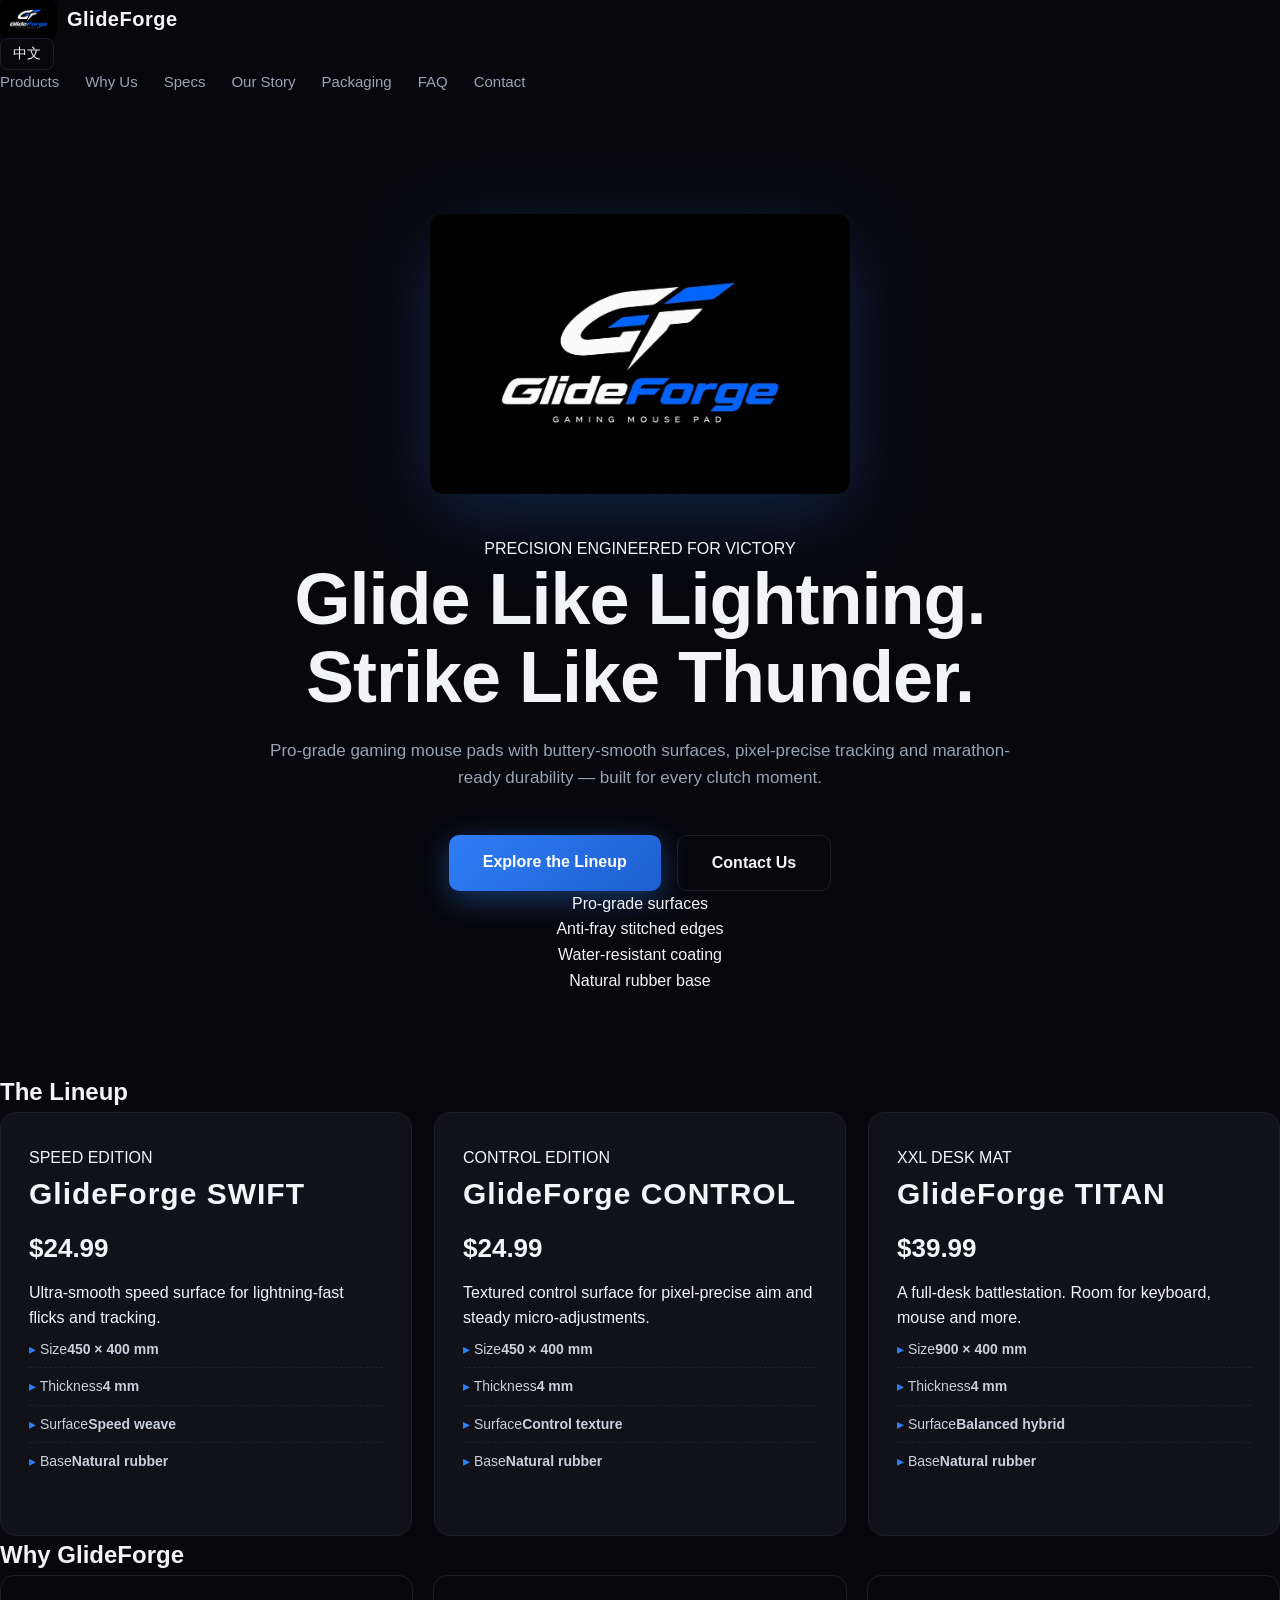
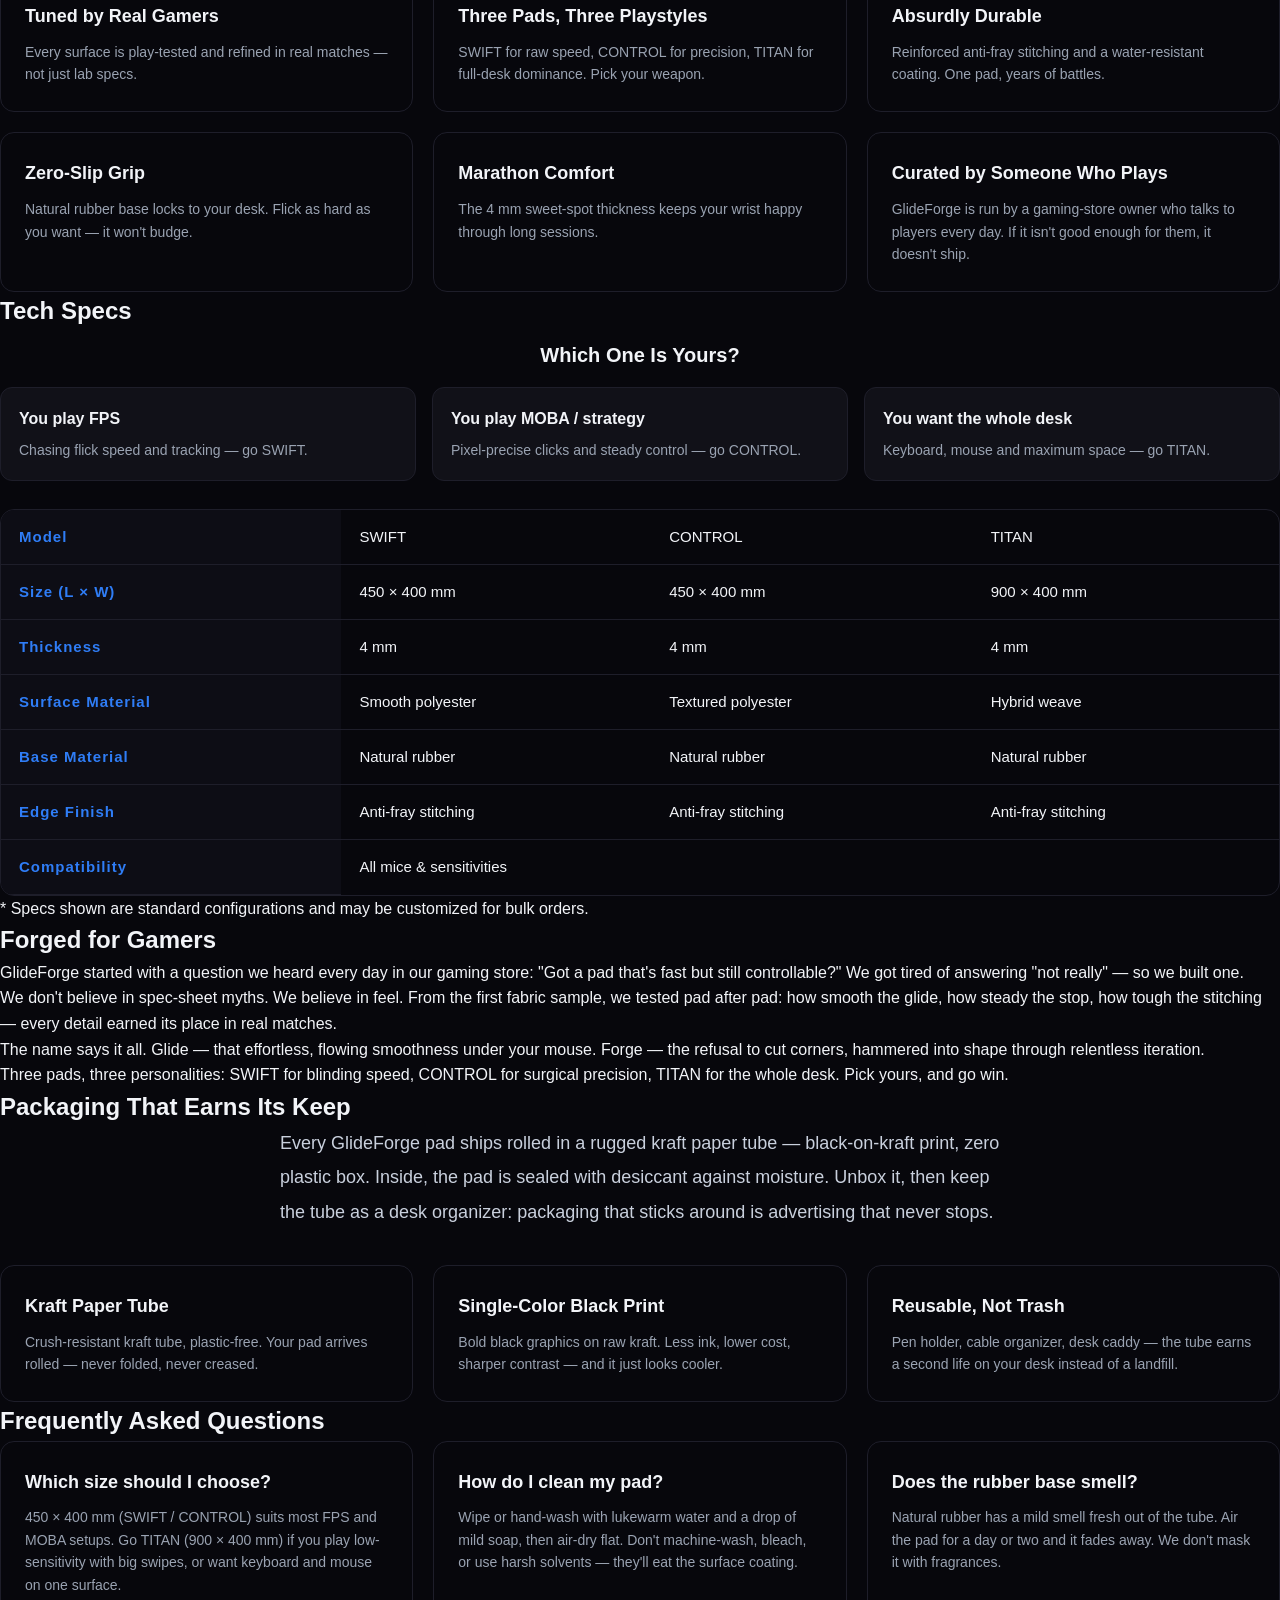
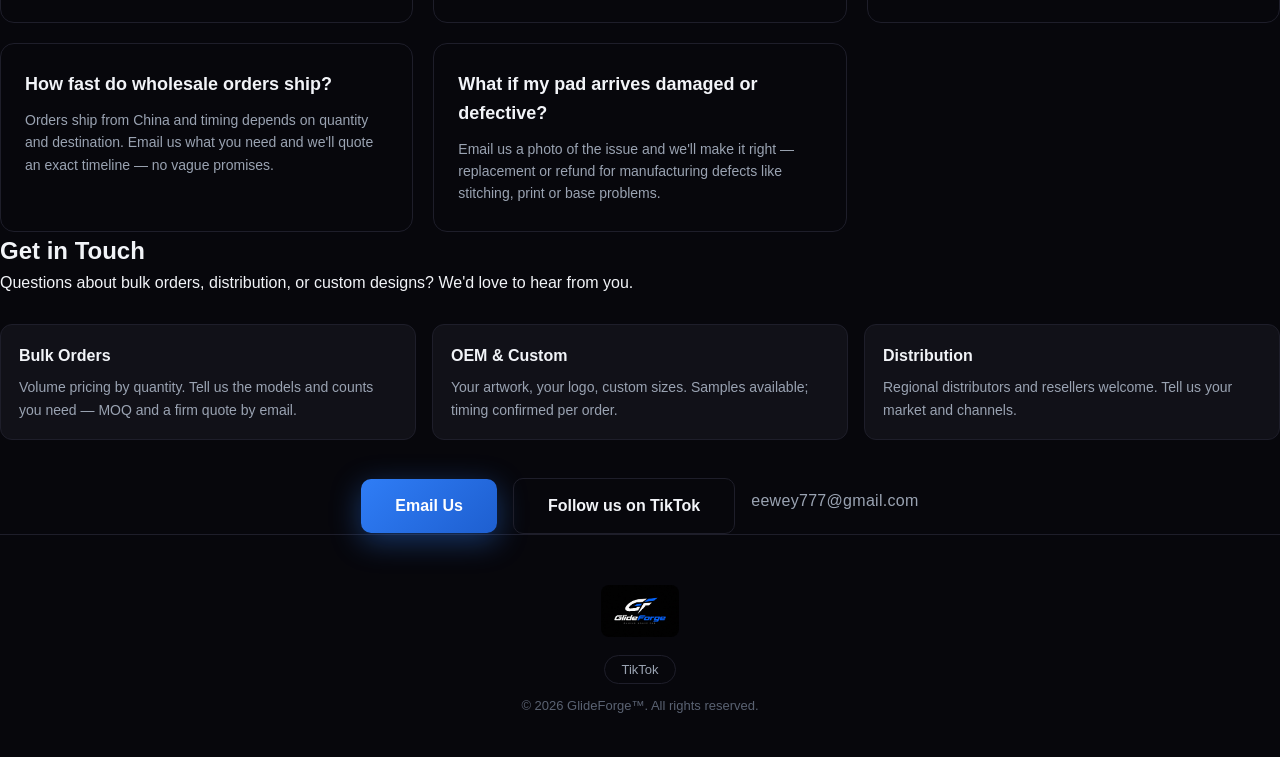
==== index.html @ 53244e7d "Add FAQ section, wholesale/OEM contact cards, TikTok links, footer TM; ship OG cards + packaging sec" ====
<!DOCTYPE html>
<html lang="en">
<head>
<meta charset="UTF-8">
<meta name="viewport" content="width=device-width, initial-scale=1.0">
<title>GlideForge — Pro Gaming Mouse Pads</title>
<meta name="description" content="GlideForge pro-grade gaming mouse pads. Speed, control and XXL desk mats engineered for victory.">
<!-- Open Graph / 分享预览卡 -->
<meta property="og:type" content="website">
<meta property="og:site_name" content="GlideForge">
<meta property="og:title" content="GlideForge — Pro Gaming Mouse Pads">
<meta property="og:description" content="GlideForge pro-grade gaming mouse pads. Speed, control and XXL desk mats engineered for victory. 疾锻电竞鼠标垫，为胜利而生。">
<meta property="og:url" content="https://gfpad.com/">
<meta property="og:locale" content="en_US">
<meta property="og:locale:alternate" content="zh_CN">
<meta name="twitter:card" content="summary">
<meta name="twitter:title" content="GlideForge — Pro Gaming Mouse Pads">
<meta name="twitter:description" content="Pro-grade gaming mouse pads: SWIFT / CONTROL / TITAN. 疾锻，为胜利而生。">
<link rel="icon" href="data:image/svg+xml,<svg xmlns='http://www.w3.org/2000/svg' viewBox='0 0 100 100'><text y='.9em' font-size='90'>⚡</text></svg>">
<link rel="stylesheet" href="style.css">
</head>
<body>

<nav>
  <a class="brand" href="#top"><img data-logo alt="GlideForge logo"><span>GlideForge</span></a>
  <button class="lang-btn" id="langBtn">中文</button>
  <button class="menu-btn" aria-label="Menu">☰</button>
  <div class="links">
    <a href="#products" data-i18n="nav.products">Products</a>
    <a href="#features" data-i18n="nav.why">Why Us</a>
    <a href="#specs" data-i18n="nav.specs">Specs</a>
    <a href="#story" data-i18n="nav.story">Our Story</a>
    <a href="#packaging" data-i18n="nav.packaging">Packaging</a>
    <a href="#faq" data-i18n="nav.faq">FAQ</a>
    <a href="#contact" data-i18n="nav.contact">Contact</a>
  </div>
</nav>

<header class="hero" id="top">
  <div class="hero-inner">
    <img class="hero-logo" data-logo alt="GlideForge — Gaming Mouse Pad">
    <p class="badge" data-i18n="hero.badge">PRECISION ENGINEERED FOR VICTORY</p>
    <h1><span data-i18n="hero.h1a">Glide Like Lightning.</span><br><span class="accent" data-i18n="hero.h1b">Strike Like Thunder.</span></h1>
    <p class="sub" data-i18n="hero.sub">Pro-grade gaming mouse pads with buttery-smooth surfaces, pixel-precise tracking and marathon-ready durability — built for every clutch moment.</p>
    <div class="cta-row">
      <a class="btn primary" href="#products" data-i18n="hero.cta1">Explore the Lineup</a>
      <a class="btn ghost" href="#contact" data-i18n="hero.cta2">Contact Us</a>
    </div>
    <div class="stats">
      <div data-i18n="hero.s1">Pro-grade surfaces</div>
      <div data-i18n="hero.s2">Anti-fray stitched edges</div>
      <div data-i18n="hero.s3">Water-resistant coating</div>
      <div data-i18n="hero.s4">Natural rubber base</div>
    </div>
  </div>
</header>

<section id="products">
  <h2 data-i18n="products.title">The Lineup</h2>
  <div class="cards">
    <article class="card">
      <div class="tag" data-i18n="products.swift.tag">SPEED EDITION</div>
      <h3>GlideForge SWIFT</h3>
      <div class="price">$24.99</div>
      <p data-i18n="products.swift.desc">Ultra-smooth speed surface for lightning-fast flicks and tracking.</p>
      <ul class="specs">
        <li><span data-i18n="spec.size">Size</span><b>450 × 400 mm</b></li>
        <li><span data-i18n="spec.thickness">Thickness</span><b>4 mm</b></li>
        <li><span data-i18n="spec.surface">Surface</span><b data-i18n="products.swift.surface">Speed weave</b></li>
        <li><span data-i18n="spec.base">Base</span><b data-i18n="spec.rubber">Natural rubber</b></li>
      </ul>
    </article>
    <article class="card">
      <div class="tag" data-i18n="products.control.tag">CONTROL EDITION</div>
      <h3>GlideForge CONTROL</h3>
      <div class="price">$24.99</div>
      <p data-i18n="products.control.desc">Textured control surface for pixel-precise aim and steady micro-adjustments.</p>
      <ul class="specs">
        <li><span data-i18n="spec.size2">Size</span><b>450 × 400 mm</b></li>
        <li><span data-i18n="spec.thickness2">Thickness</span><b>4 mm</b></li>
        <li><span data-i18n="spec.surface2">Surface</span><b data-i18n="products.control.surface">Control texture</b></li>
        <li><span data-i18n="spec.base2">Base</span><b data-i18n="spec.rubber2">Natural rubber</b></li>
      </ul>
    </article>
    <article class="card">
      <div class="tag" data-i18n="products.titan.tag">XXL DESK MAT</div>
      <h3>GlideForge TITAN</h3>
      <div class="price">$39.99</div>
      <p data-i18n="products.titan.desc">A full-desk battlestation. Room for keyboard, mouse and more.</p>
      <ul class="specs">
        <li><span data-i18n="spec.size3">Size</span><b>900 × 400 mm</b></li>
        <li><span data-i18n="spec.thickness3">Thickness</span><b>4 mm</b></li>
        <li><span data-i18n="spec.surface3">Surface</span><b data-i18n="products.titan.surface">Balanced hybrid</b></li>
        <li><span data-i18n="spec.base3">Base</span><b data-i18n="spec.rubber3">Natural rubber</b></li>
      </ul>
    </article>
  </div>
</section>

<section id="features">
  <h2 data-i18n="features.title">Why GlideForge</h2>
  <div class="grid">
    <div class="feat"><h3 data-i18n="features.f1t">Tuned by Real Gamers</h3><p data-i18n="features.f1d">Every surface is play-tested and refined in real matches — not just lab specs.</p></div>
    <div class="feat"><h3 data-i18n="features.f2t">Three Pads, Three Playstyles</h3><p data-i18n="features.f2d">SWIFT for raw speed, CONTROL for precision, TITAN for full-desk dominance. Pick your weapon.</p></div>
    <div class="feat"><h3 data-i18n="features.f3t">Absurdly Durable</h3><p data-i18n="features.f3d">Reinforced anti-fray stitching and a water-resistant coating. One pad, years of battles.</p></div>
    <div class="feat"><h3 data-i18n="features.f4t">Zero-Slip Grip</h3><p data-i18n="features.f4d">Natural rubber base locks to your desk. Flick as hard as you want — it won't budge.</p></div>
    <div class="feat"><h3 data-i18n="features.f5t">Marathon Comfort</h3><p data-i18n="features.f5d">The 4 mm sweet-spot thickness keeps your wrist happy through long sessions.</p></div>
    <div class="feat"><h3 data-i18n="features.f6t">Curated by Someone Who Plays</h3><p data-i18n="features.f6d">GlideForge is run by a gaming-store owner who talks to players every day. If it isn't good enough for them, it doesn't ship.</p></div>
  </div>
</section>

<section id="specs">
  <h2 data-i18n="specs.title">Tech Specs</h2>
  <h3 class="chooser-title" data-i18n="specs.chooser">Which One Is Yours?</h3>
  <div class="chooser">
    <div class="pick"><h4 data-i18n="specs.pick1t">You play FPS</h4><p data-i18n="specs.pick1d">Chasing flick speed and tracking — go SWIFT.</p></div>
    <div class="pick"><h4 data-i18n="specs.pick2t">You play MOBA / strategy</h4><p data-i18n="specs.pick2d">Pixel-precise clicks and steady control — go CONTROL.</p></div>
    <div class="pick"><h4 data-i18n="specs.pick3t">You want the whole desk</h4><p data-i18n="specs.pick3d">Keyboard, mouse and maximum space — go TITAN.</p></div>
  </div>
  <div class="table-wrap">
  <table>
    <tr><th data-i18n="specs.model">Model</th><td>SWIFT</td><td>CONTROL</td><td>TITAN</td></tr>
    <tr><th data-i18n="specs.size">Size (L × W)</th><td>450 × 400 mm</td><td>450 × 400 mm</td><td>900 × 400 mm</td></tr>
    <tr><th data-i18n="specs.thickness">Thickness</th><td>4 mm</td><td>4 mm</td><td>4 mm</td></tr>
    <tr><th data-i18n="specs.surface">Surface Material</th><td data-i18n="specs.smooth">Smooth polyester</td><td data-i18n="specs.textured">Textured polyester</td><td data-i18n="specs.hybrid">Hybrid weave</td></tr>
    <tr><th data-i18n="specs.base">Base Material</th><td data-i18n="specs.rubber4">Natural rubber</td><td data-i18n="specs.rubber5">Natural rubber</td><td data-i18n="specs.rubber6">Natural rubber</td></tr>
    <tr><th data-i18n="specs.edge">Edge Finish</th><td data-i18n="specs.stitch">Anti-fray stitching</td><td data-i18n="specs.stitch2">Anti-fray stitching</td><td data-i18n="specs.stitch3">Anti-fray stitching</td></tr>
    <tr><th data-i18n="specs.compat">Compatibility</th><td colspan="3" data-i18n="specs.compatv">All mice &amp; sensitivities</td></tr>
  </table>
  </div>
  <p class="note" data-i18n="specs.note">* Specs shown are standard configurations and may be customized for bulk orders.</p>
</section>

<section id="story">
  <h2 data-i18n="story.title">Forged for Gamers</h2>
  <p data-i18n="story.p1">GlideForge started with a question we heard every day in our gaming store: "Got a pad that's fast but still controllable?" We got tired of answering "not really" — so we built one.</p>
  <p data-i18n="story.p2">We don't believe in spec-sheet myths. We believe in feel. From the first fabric sample, we tested pad after pad: how smooth the glide, how steady the stop, how tough the stitching — every detail earned its place in real matches.</p>
  <p data-i18n="story.p3">The name says it all. Glide — that effortless, flowing smoothness under your mouse. Forge — the refusal to cut corners, hammered into shape through relentless iteration.</p>
  <p data-i18n="story.p4">Three pads, three personalities: SWIFT for blinding speed, CONTROL for surgical precision, TITAN for the whole desk. Pick yours, and go win.</p>
</section>

<section id="packaging">
  <h2 data-i18n="packaging.title">Packaging That Earns Its Keep</h2>
  <p class="story" style="margin-bottom:36px" data-i18n="packaging.intro">Every GlideForge pad ships rolled in a rugged kraft paper tube — black-on-kraft print, zero plastic box. Inside, the pad is sealed with desiccant against moisture. Unbox it, then keep the tube as a desk organizer: packaging that sticks around is advertising that never stops.</p>
  <div class="grid">
    <div class="feat"><h3 data-i18n="packaging.f1t">Kraft Paper Tube</h3><p data-i18n="packaging.f1d">Crush-resistant kraft tube, plastic-free. Your pad arrives rolled — never folded, never creased.</p></div>
    <div class="feat"><h3 data-i18n="packaging.f2t">Single-Color Black Print</h3><p data-i18n="packaging.f2d">Bold black graphics on raw kraft. Less ink, lower cost, sharper contrast — and it just looks cooler.</p></div>
    <div class="feat"><h3 data-i18n="packaging.f3t">Reusable, Not Trash</h3><p data-i18n="packaging.f3d">Pen holder, cable organizer, desk caddy — the tube earns a second life on your desk instead of a landfill.</p></div>
  </div>
</section>

<section id="faq">
  <h2 data-i18n="faq.title">Frequently Asked Questions</h2>
  <div class="grid">
    <div class="feat"><h3 data-i18n="faq.q1">Which size should I choose?</h3><p data-i18n="faq.a1">450 × 400 mm (SWIFT / CONTROL) suits most FPS and MOBA setups. Go TITAN (900 × 400 mm) if you play low-sensitivity with big swipes, or want keyboard and mouse on one surface.</p></div>
    <div class="feat"><h3 data-i18n="faq.q2">How do I clean my pad?</h3><p data-i18n="faq.a2">Wipe or hand-wash with lukewarm water and a drop of mild soap, then air-dry flat. Don't machine-wash, bleach, or use harsh solvents — they'll eat the surface coating.</p></div>
    <div class="feat"><h3 data-i18n="faq.q3">Does the rubber base smell?</h3><p data-i18n="faq.a3">Natural rubber has a mild smell fresh out of the tube. Air the pad for a day or two and it fades away. We don't mask it with fragrances.</p></div>
    <div class="feat"><h3 data-i18n="faq.q4">How fast do wholesale orders ship?</h3><p data-i18n="faq.a4">Orders ship from China and timing depends on quantity and destination. Email us what you need and we'll quote an exact timeline — no vague promises.</p></div>
    <div class="feat"><h3 data-i18n="faq.q5">What if my pad arrives damaged or defective?</h3><p data-i18n="faq.a5">Email us a photo of the issue and we'll make it right — replacement or refund for manufacturing defects like stitching, print or base problems.</p></div>
  </div>
</section>

<section id="contact">
  <h2 data-i18n="contact.title">Get in Touch</h2>
  <p data-i18n="contact.text">Questions about bulk orders, distribution, or custom designs? We'd love to hear from you.</p>
  <div class="chooser" style="margin-top:28px;text-align:left">
    <div class="pick"><h4 data-i18n="contact.b1t">Bulk Orders</h4><p data-i18n="contact.b1d">Volume pricing by quantity. Tell us the models and counts you need — MOQ and a firm quote by email.</p></div>
    <div class="pick"><h4 data-i18n="contact.b2t">OEM & Custom</h4><p data-i18n="contact.b2d">Your artwork, your logo, custom sizes. Samples available; timing confirmed per order.</p></div>
    <div class="pick"><h4 data-i18n="contact.b3t">Distribution</h4><p data-i18n="contact.b3d">Regional distributors and resellers welcome. Tell us your market and channels.</p></div>
  </div>
  <div class="contact-row">
    <a class="btn primary" href="mailto:eewey777@gmail.com" data-i18n="contact.btn">Email Us</a>
    <a class="btn ghost" href="https://www.tiktok.com/@user9306185237663" target="_blank" rel="noopener" data-i18n="contact.tiktok">Follow us on TikTok</a>
    <span class="email-addr">eewey777@gmail.com</span>
  </div>
</section>

<footer>
  <img data-logo alt="GlideForge">
  <div class="social-row"><a href="https://www.tiktok.com/@user9306185237663" target="_blank" rel="noopener">TikTok</a></div>
  <p>© 2026 GlideForge™. <span data-i18n="footer.rights">All rights reserved.</span></p>
</footer>

<script src="script.js"></script>
</body>
</html>
---- style.css ----
:root{
  --bg:#07070c; --bg2:#0d0d15; --card:#111118;
  --blue:#2f7df6; --blue2:#1e5fd0;
  --text:#f2f4f8; --muted:#9aa3b2; --line:#1e1e2a;
}
*{margin:0;padding:0;box-sizing:border-box}
html{scroll-behavior:smooth}
body{background:var(--bg);color:var(--text);font-family:-apple-system,"Segoe UI",Roboto,"Helvetica Neue",Arial,sans-serif;line-height:1.6}
img{max-width:100%}

/* nav */
.nav{position:fixed;top:0;left:0;right:0;z-index:50;display:flex;align-items:center;justify-content:space-between;
  padding:14px 28px;background:rgba(7,7,12,.82);backdrop-filter:blur(12px);border-bottom:1px solid var(--line)}
.brand{display:flex;align-items:center;gap:10px;text-decoration:none;color:var(--text);font-weight:800;font-size:20px;letter-spacing:.5px}
.brand img{height:38px;border-radius:6px}
.links{display:flex;gap:26px}
.links a{color:var(--muted);text-decoration:none;font-size:15px;transition:color .2s}
.links a:hover{color:var(--blue)}
.menu-btn{display:none;background:none;border:1px solid var(--line);color:var(--text);border-radius:8px;padding:6px 12px;font-size:18px}
.lang-btn{background:none;border:1px solid var(--line);color:var(--text);border-radius:8px;padding:6px 12px;font-size:14px;cursor:pointer;margin-left:auto;margin-right:8px}
.lang-btn:hover{border-color:var(--accent)}

/* hero */
.hero{position:relative;min-height:100vh;display:flex;align-items:center;justify-content:center;text-align:center;
  padding:120px 20px 80px;overflow:hidden}
.hero-glow{position:absolute;width:900px;height:900px;border-radius:50%;
  background:radial-gradient(circle,rgba(47,125,246,.16),transparent 60%);top:-200px;left:50%;transform:translateX(-50%);pointer-events:none}
.hero-inner{position:relative;z-index:1;max-width:760px}
.hero-logo{width:min(420px,80vw);border-radius:14px;margin-bottom:34px;box-shadow:0 20px 80px rgba(47,125,246,.25)}
.hero h1{font-size:clamp(38px,7vw,72px);line-height:1.08;font-weight:900;letter-spacing:-1px;margin-bottom:20px}
.tagline{color:var(--muted);font-size:clamp(16px,2.4vw,20px);margin-bottom:36px}
.cta-row{display:flex;gap:16px;justify-content:center;flex-wrap:wrap}
.btn{display:inline-block;padding:14px 34px;border-radius:10px;font-weight:700;text-decoration:none;font-size:16px;transition:transform .15s,box-shadow .15s}
.btn:hover{transform:translateY(-2px)}
.btn.primary{background:linear-gradient(135deg,var(--blue),var(--blue2));color:#fff;box-shadow:0 8px 30px rgba(47,125,246,.4)}
.btn.ghost{border:1px solid var(--line);color:var(--text)}
.btn.big{font-size:18px;padding:16px 44px}

/* strip */
.strip{display:grid;grid-template-columns:repeat(4,1fr);gap:1px;background:var(--line);border-top:1px solid var(--line);border-bottom:1px solid var(--line)}
.strip div{background:var(--bg2);padding:28px 16px;text-align:center}
.strip strong{display:block;font-size:30px;color:var(--blue)}
.strip span{color:var(--muted);font-size:14px}
.fineprint{text-align:center;color:#5a6272;font-size:12px;padding:10px 20px}

/* sections */
.section{padding:90px 24px;max-width:1120px;margin:0 auto;text-align:center}
.section.dark{max-width:none;background:var(--bg2);border-top:1px solid var(--line);border-bottom:1px solid var(--line)}
.section.dark .story,.section.dark .grid{max-width:1120px;margin-left:auto;margin-right:auto}
.section h2{font-size:clamp(28px,4.5vw,44px);font-weight:900;letter-spacing:2px;margin-bottom:10px}
.section h2::after{content:"";display:block;width:64px;height:4px;background:var(--blue);margin:16px auto 0;border-radius:2px}
.sub{color:var(--muted);margin-bottom:44px;font-size:17px}

/* cards */
.cards{display:grid;grid-template-columns:repeat(3,1fr);gap:22px;text-align:left}
.card{background:var(--card);border:1px solid var(--line);border-radius:16px;padding:32px 28px;position:relative;transition:transform .2s,border-color .2s}
.card:hover{transform:translateY(-6px);border-color:var(--blue)}
.card.featured{border:1px solid var(--blue);box-shadow:0 12px 50px rgba(47,125,246,.18)}
.card-badge{display:inline-block;font-size:12px;font-weight:800;letter-spacing:2px;color:var(--blue);border:1px solid var(--blue);border-radius:20px;padding:4px 14px;margin-bottom:18px}
.card-badge.hot{background:var(--blue);color:#fff}
.card h3{font-size:30px;font-weight:900;letter-spacing:1px;margin-bottom:10px}
.card-desc{color:var(--muted);font-size:15px;margin-bottom:20px;min-height:66px}
.card ul{list-style:none;margin-bottom:24px}
.card li{padding:7px 0;color:#c9d0dd;font-size:14px;border-bottom:1px dashed var(--line)}
.card li:last-child{border:none}
.card li::before{content:"▸ ";color:var(--blue)}
.price{font-size:22px;font-weight:800;color:var(--text)}

/* features */
.grid{display:grid;grid-template-columns:repeat(3,1fr);gap:20px;text-align:left}
.feat{background:var(--bg);border:1px solid var(--line);border-radius:14px;padding:26px 24px}
.feat h3{font-size:18px;margin-bottom:10px}
.feat p{color:var(--muted);font-size:14px}

/* specs */
.table-wrap{overflow-x:auto;border:1px solid var(--line);border-radius:14px}
table{width:100%;border-collapse:collapse;font-size:15px;min-width:560px}
th,td{padding:15px 18px;text-align:left;border-bottom:1px solid var(--line)}
th{background:var(--bg2);color:var(--blue);font-weight:800;letter-spacing:1px}
tr:last-child td{border:none}
td:first-child{color:var(--muted)}

/* about */
.story{max-width:720px;margin:0 auto;color:#c9d0dd;font-size:18px;line-height:1.9}

/* contact */
#contact .btn{margin-top:10px}

/* footer */
footer{text-align:center;padding:50px 20px 40px;border-top:1px solid var(--line);color:#5a6272;font-size:13px}
footer img{height:52px;border-radius:8px;margin-bottom:16px}

@media(max-width:860px){
  .cards,.grid{grid-template-columns:1fr}
  .strip{grid-template-columns:repeat(2,1fr)}
  .links{display:none;position:absolute;top:66px;right:16px;flex-direction:column;background:var(--bg2);
    border:1px solid var(--line);border-radius:12px;padding:14px 22px;gap:14px}
  .links.open{display:flex}
  .menu-btn{display:block}
}

.chooser-title{text-align:center;color:var(--accent);font-size:20px;margin:8px 0 16px}
.chooser{display:grid;grid-template-columns:repeat(3,1fr);gap:16px;margin-bottom:28px}
.pick{background:var(--card);border:1px solid var(--line);border-radius:12px;padding:18px}
.pick h4{margin:0 0 8px;color:var(--text);font-size:16px}
.pick p{margin:0;color:var(--muted);font-size:14px}
@media(max-width:720px){.chooser{grid-template-columns:1fr}}

.price{font-size:26px;font-weight:700;color:var(--accent);margin:4px 0 10px}
.contact-row{display:flex;align-items:center;justify-content:center;gap:16px;flex-wrap:wrap}
.email-addr{color:var(--muted);font-size:16px;letter-spacing:.3px}

.social-row{margin-bottom:16px}
.social-row a{color:var(--muted);text-decoration:none;border:1px solid var(--line);padding:6px 16px;border-radius:999px;font-size:13px}
.social-row a:hover{color:var(--text);border-color:var(--accent)}
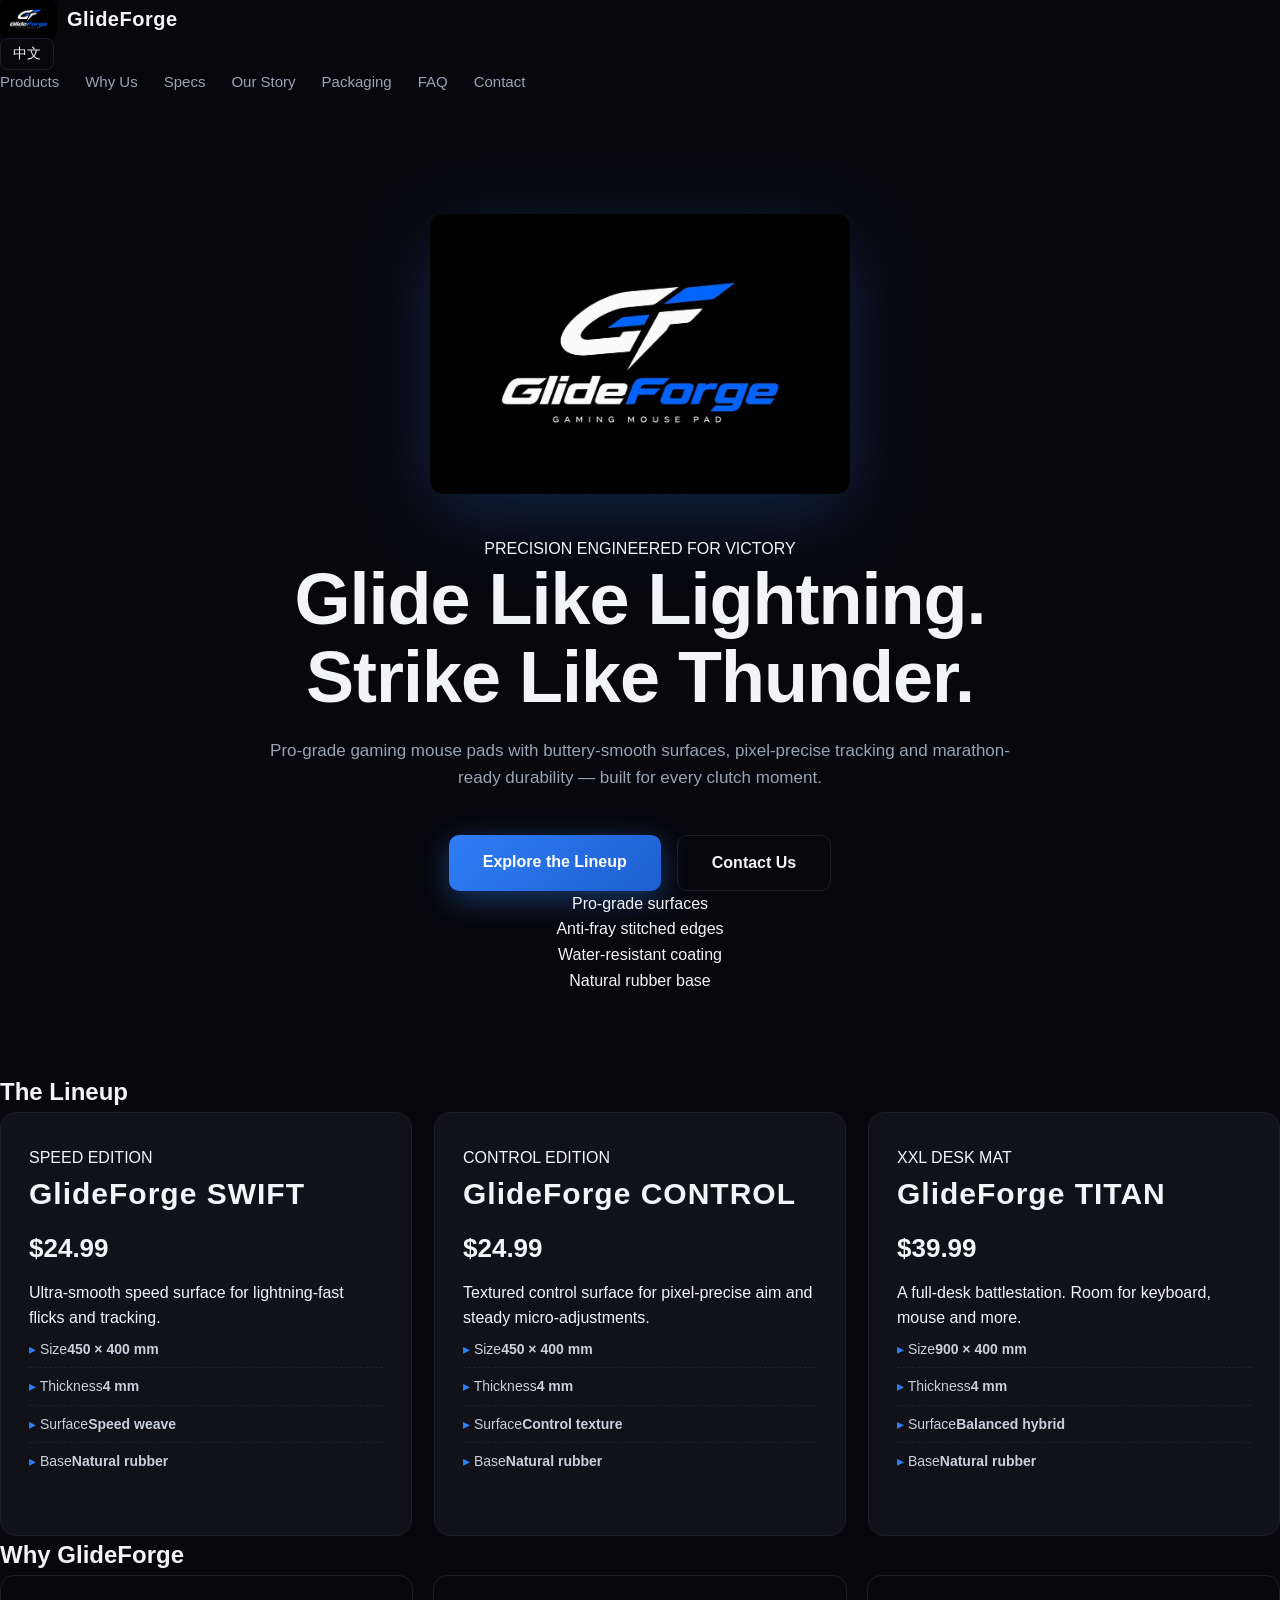
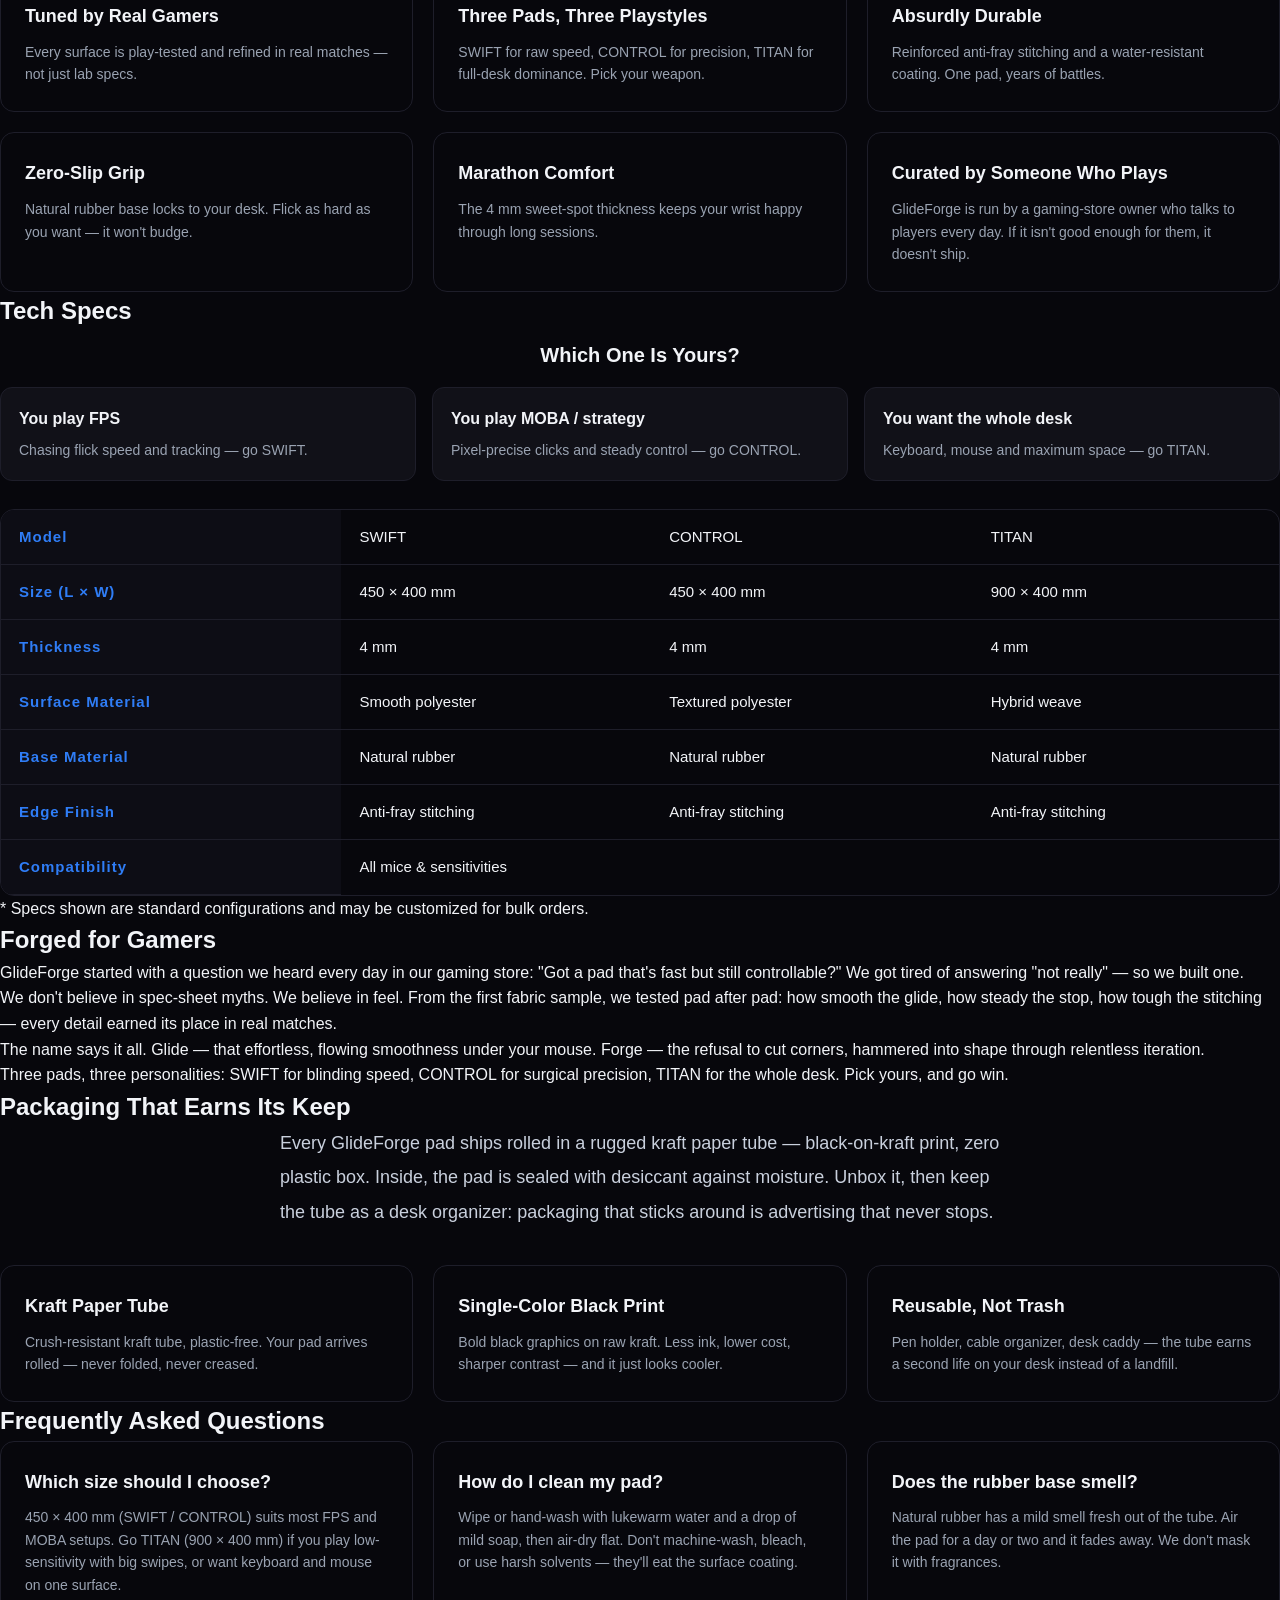
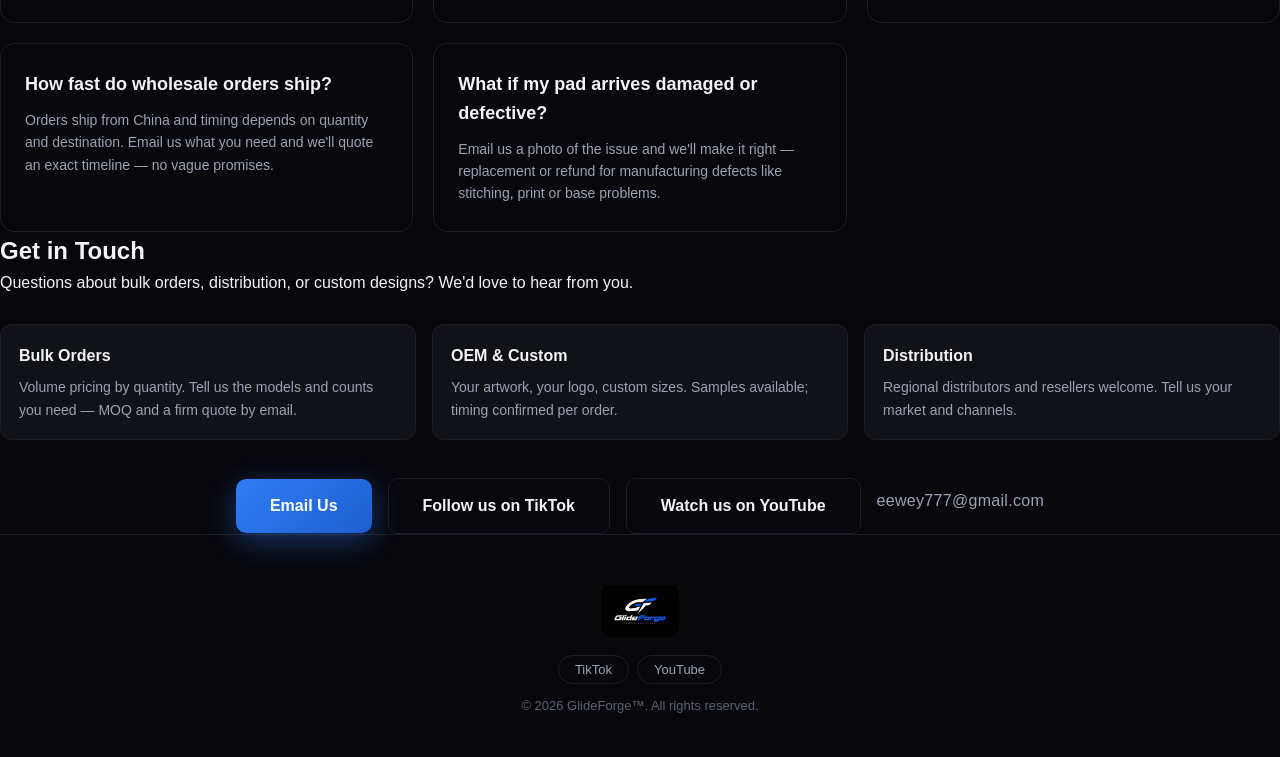
==== commit 247d289b: "Add YouTube (Eewey) links to contact section and footer" ====
--- a/index.html
+++ b/index.html
@@ -171,13 +171,14 @@
   <div class="contact-row">
     <a class="btn primary" href="mailto:eewey777@gmail.com" data-i18n="contact.btn">Email Us</a>
     <a class="btn ghost" href="https://www.tiktok.com/@user9306185237663" target="_blank" rel="noopener" data-i18n="contact.tiktok">Follow us on TikTok</a>
+    <a class="btn ghost" href="https://www.youtube.com/@Eewey777" target="_blank" rel="noopener" data-i18n="contact.youtube">Watch us on YouTube</a>
     <span class="email-addr">eewey777@gmail.com</span>
   </div>
 </section>
 
 <footer>
   <img data-logo alt="GlideForge">
-  <div class="social-row"><a href="https://www.tiktok.com/@user9306185237663" target="_blank" rel="noopener">TikTok</a></div>
+  <div class="social-row"><a href="https://www.tiktok.com/@user9306185237663" target="_blank" rel="noopener">TikTok</a><a href="https://www.youtube.com/@Eewey777" target="_blank" rel="noopener">YouTube</a></div>
   <p>© 2026 GlideForge™. <span data-i18n="footer.rights">All rights reserved.</span></p>
 </footer>
 
--- a/style.css
+++ b/style.css
@@ -112,4 +112,5 @@
 
 .social-row{margin-bottom:16px}
 .social-row a{color:var(--muted);text-decoration:none;border:1px solid var(--line);padding:6px 16px;border-radius:999px;font-size:13px}
+.social-row a+a{margin-left:8px}
 .social-row a:hover{color:var(--text);border-color:var(--accent)}
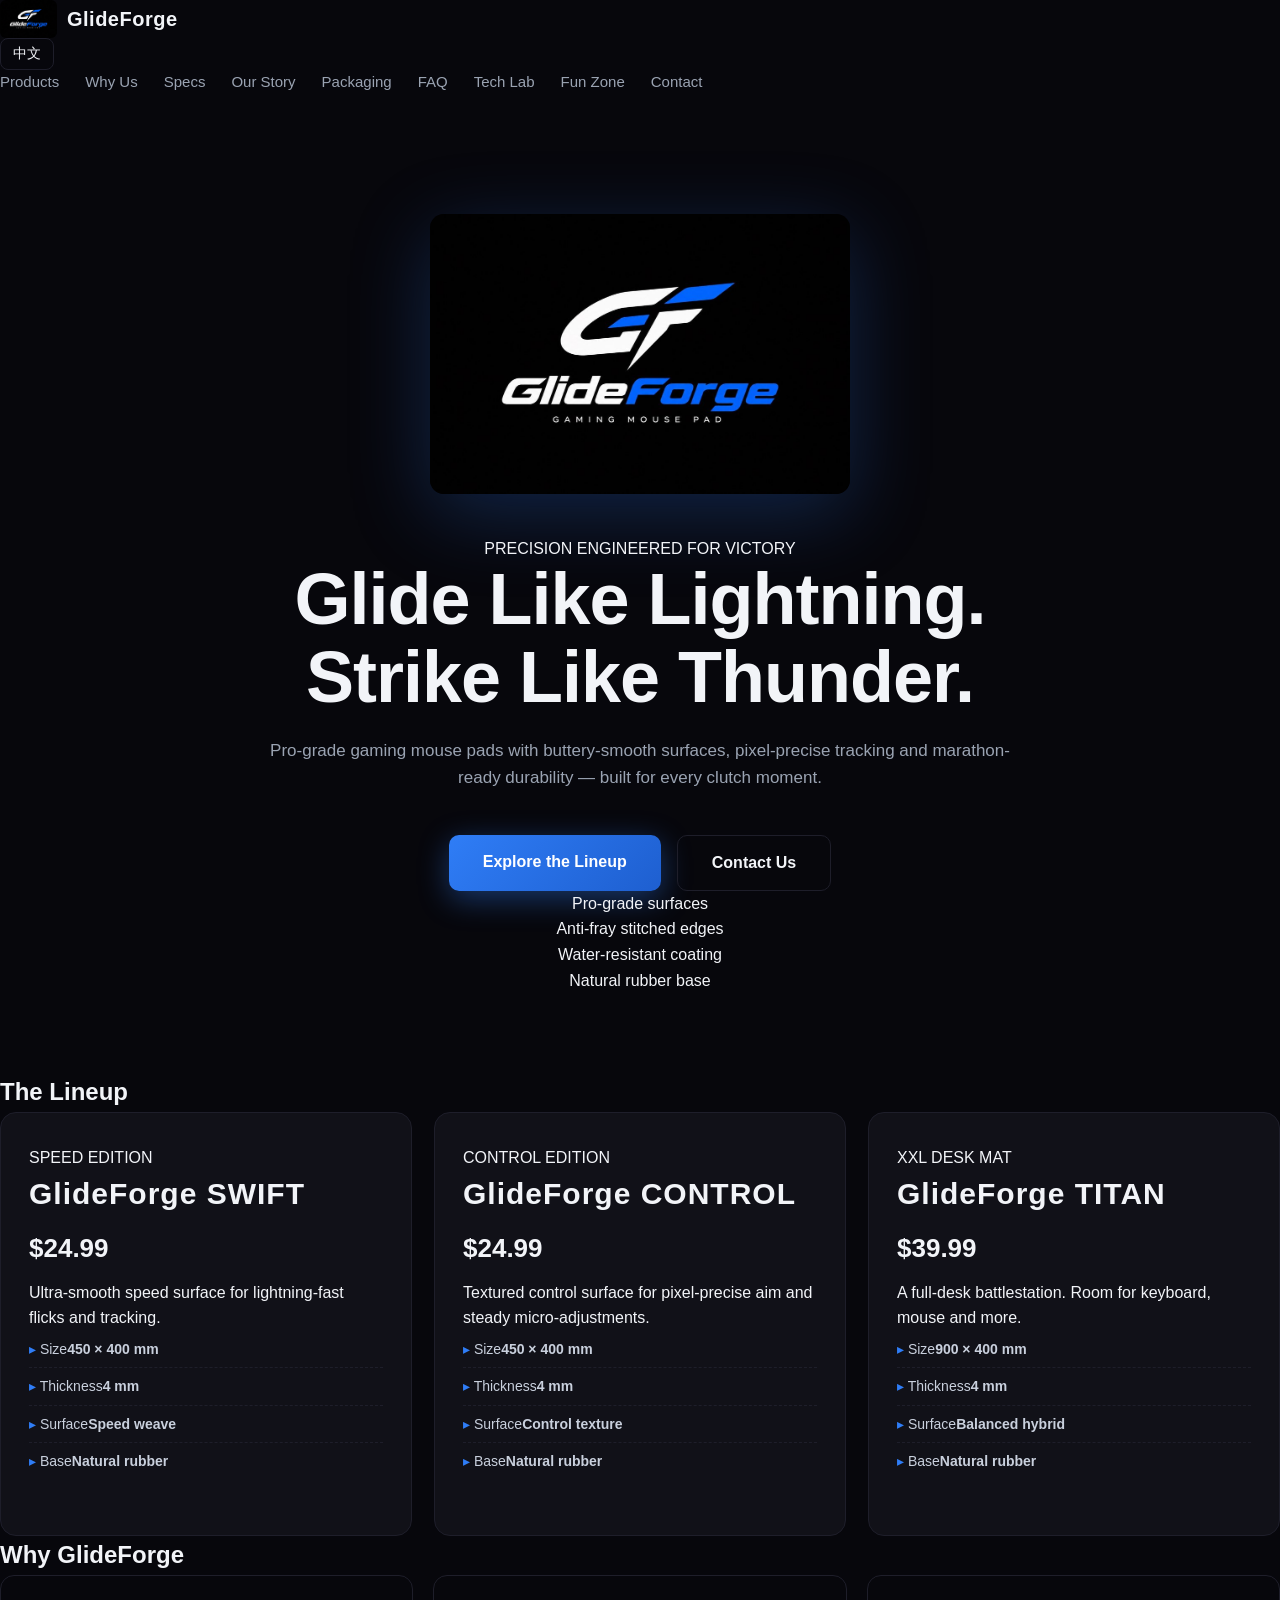
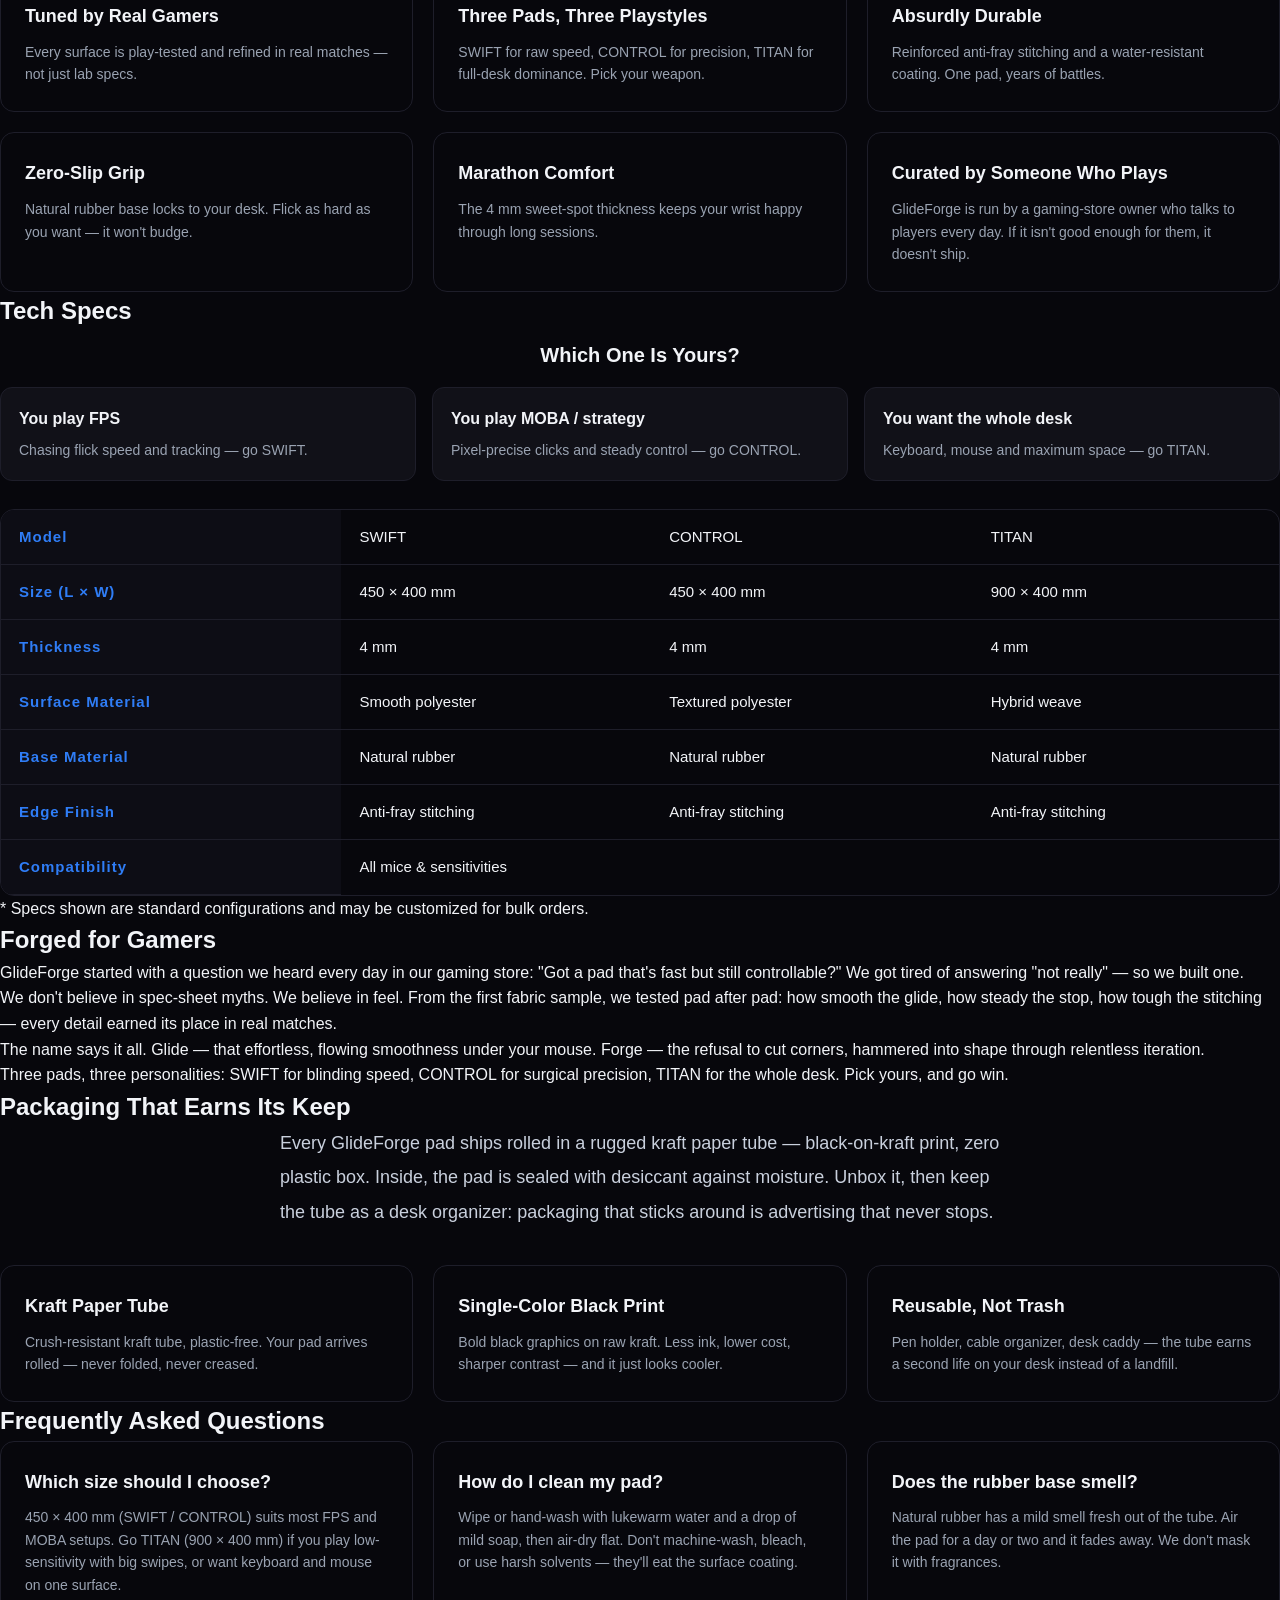
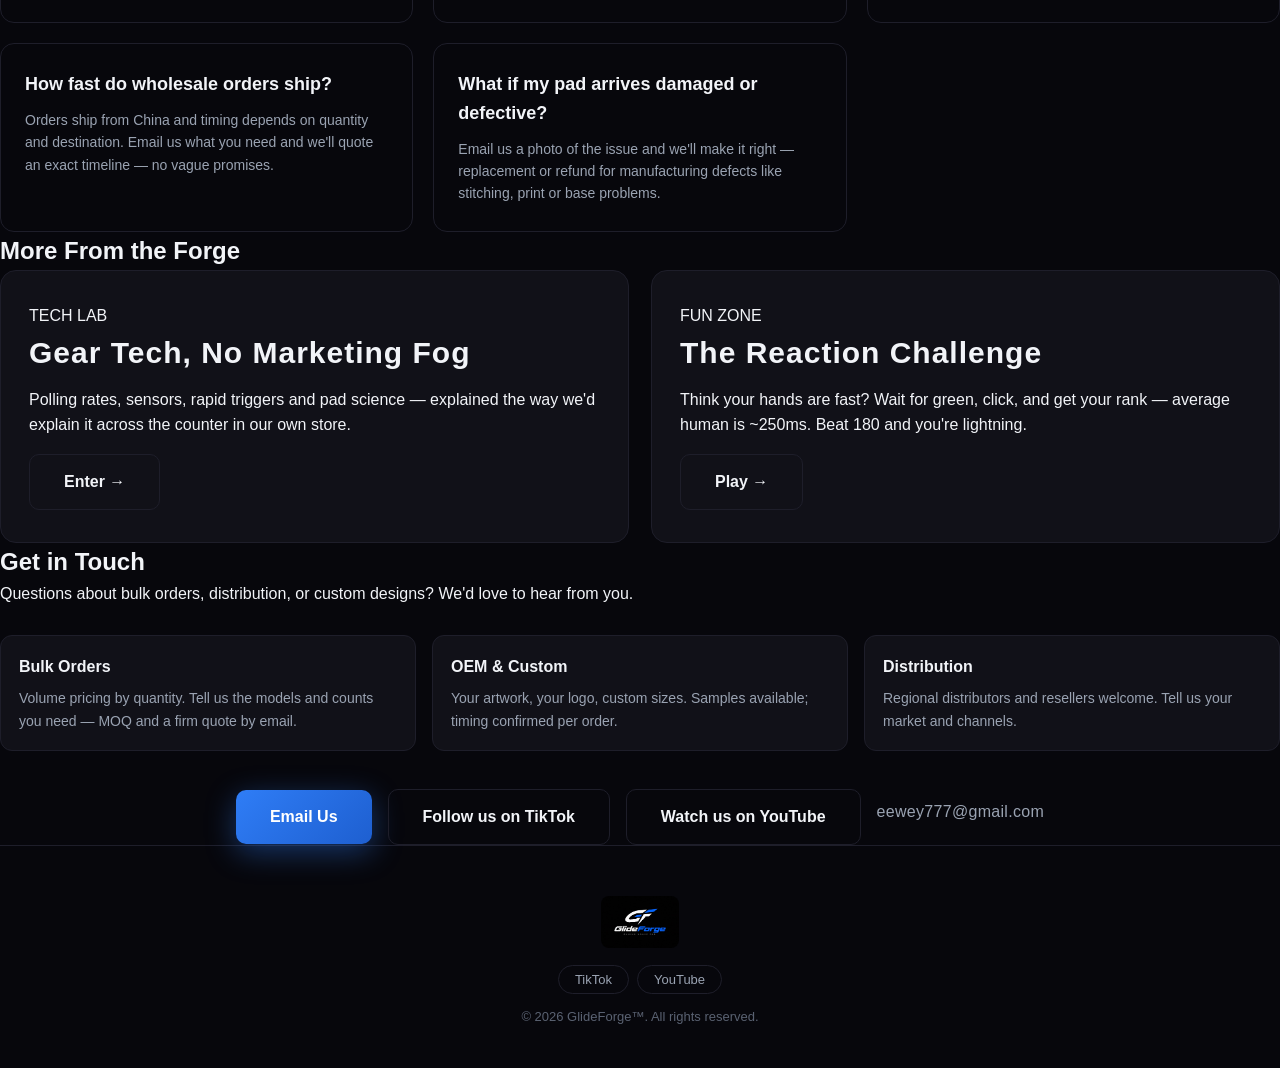
==== commit af722180: "Add Tech Lab and Fun Zone subpages, link from homepage nav and Explore section" ====
--- a/index.html
+++ b/index.html
@@ -32,6 +32,8 @@
     <a href="#story" data-i18n="nav.story">Our Story</a>
     <a href="#packaging" data-i18n="nav.packaging">Packaging</a>
     <a href="#faq" data-i18n="nav.faq">FAQ</a>
+    <a href="tech.html" data-i18n="nav.tech">Tech Lab</a>
+    <a href="fun.html" data-i18n="nav.fun">Fun Zone</a>
     <a href="#contact" data-i18n="nav.contact">Contact</a>
   </div>
 </nav>
@@ -160,6 +162,24 @@
   </div>
 </section>
 
+<section id="explore">
+  <h2 data-i18n="explore.title">More From the Forge</h2>
+  <div style="display:grid;grid-template-columns:repeat(auto-fit,minmax(300px,1fr));gap:22px;text-align:left">
+    <article class="card">
+      <div class="tag" data-i18n="explore.tech.tag">TECH LAB</div>
+      <h3 data-i18n="explore.tech.t">Gear Tech, No Marketing Fog</h3>
+      <p data-i18n="explore.tech.d">Polling rates, sensors, rapid triggers and pad science — explained the way we'd explain it across the counter in our own store.</p>
+      <p style="margin-top:16px"><a class="btn ghost" href="tech.html" data-i18n="explore.go1">Enter →</a></p>
+    </article>
+    <article class="card">
+      <div class="tag" data-i18n="explore.fun.tag">FUN ZONE</div>
+      <h3 data-i18n="explore.fun.t">The Reaction Challenge</h3>
+      <p data-i18n="explore.fun.d">Think your hands are fast? Wait for green, click, and get your rank — average human is ~250ms. Beat 180 and you're lightning.</p>
+      <p style="margin-top:16px"><a class="btn ghost" href="fun.html" data-i18n="explore.go2">Play →</a></p>
+    </article>
+  </div>
+</section>
+
 <section id="contact">
   <h2 data-i18n="contact.title">Get in Touch</h2>
   <p data-i18n="contact.text">Questions about bulk orders, distribution, or custom designs? We'd love to hear from you.</p>
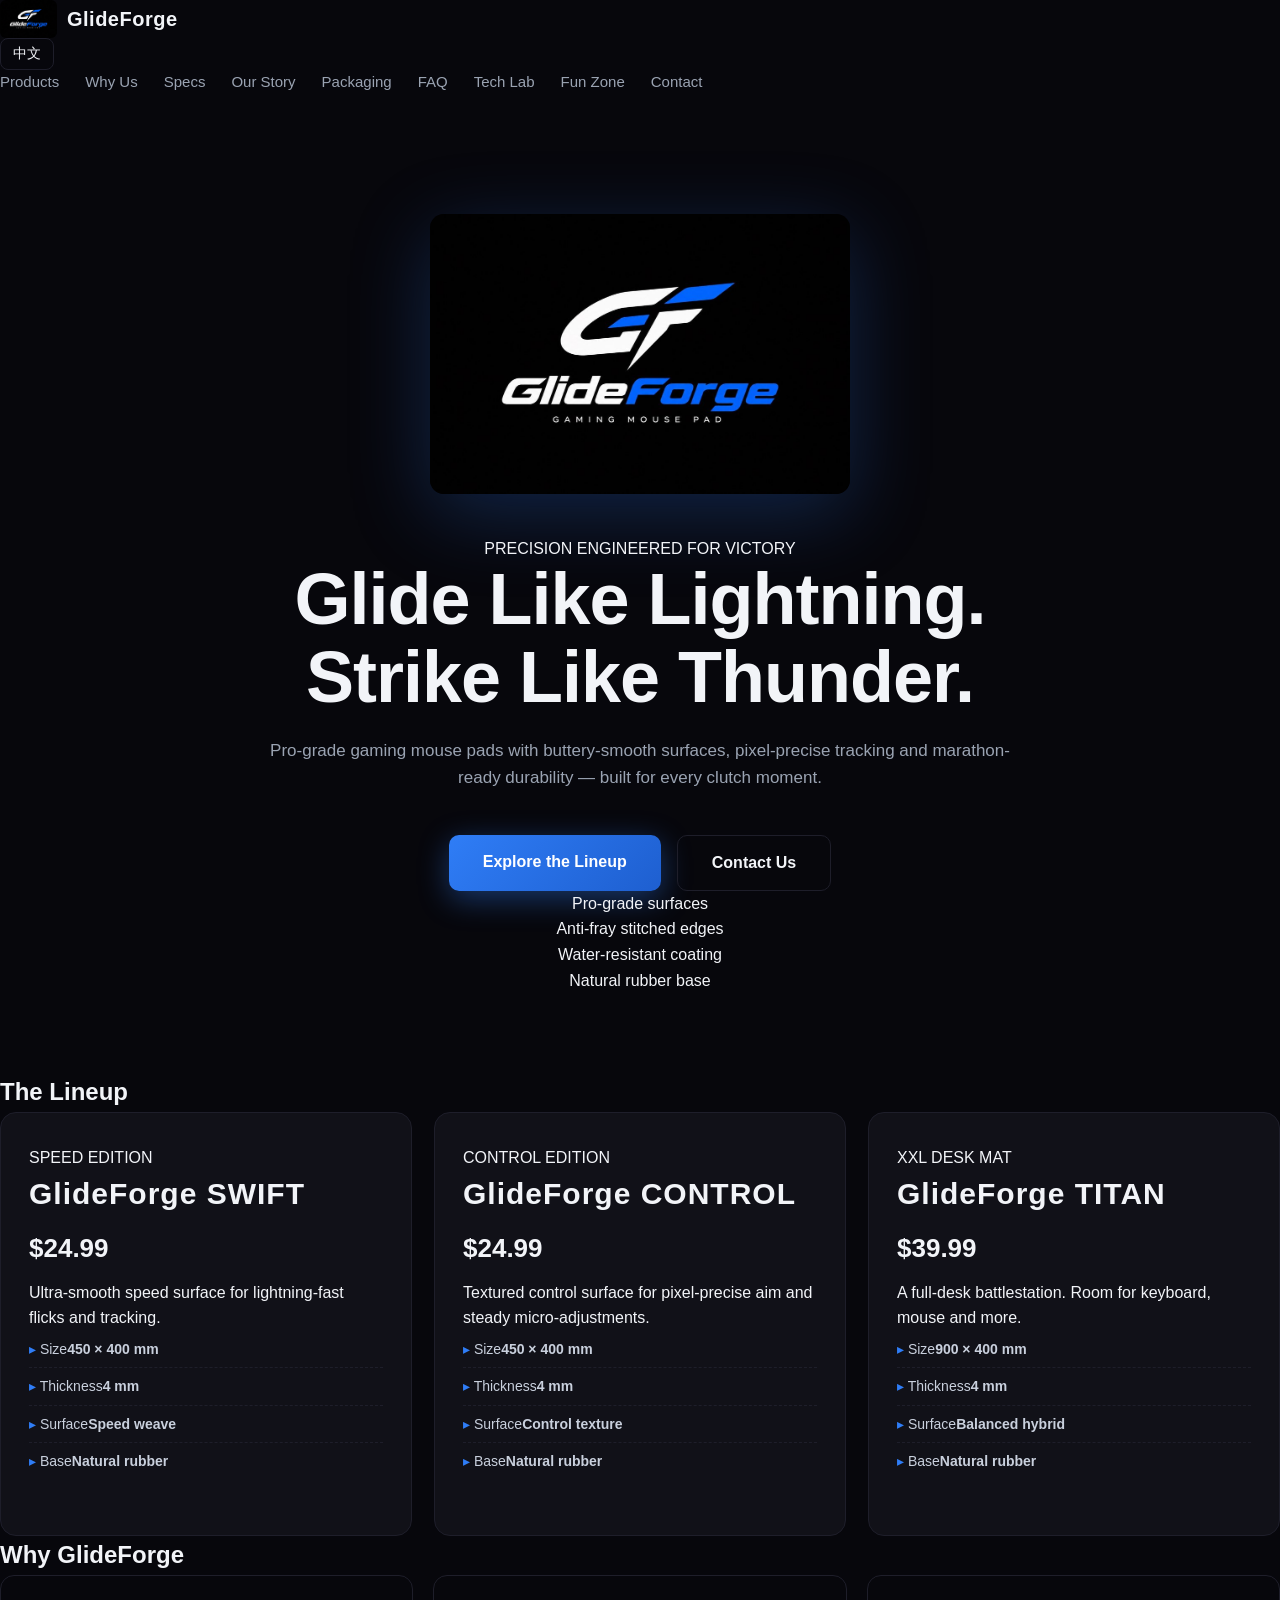
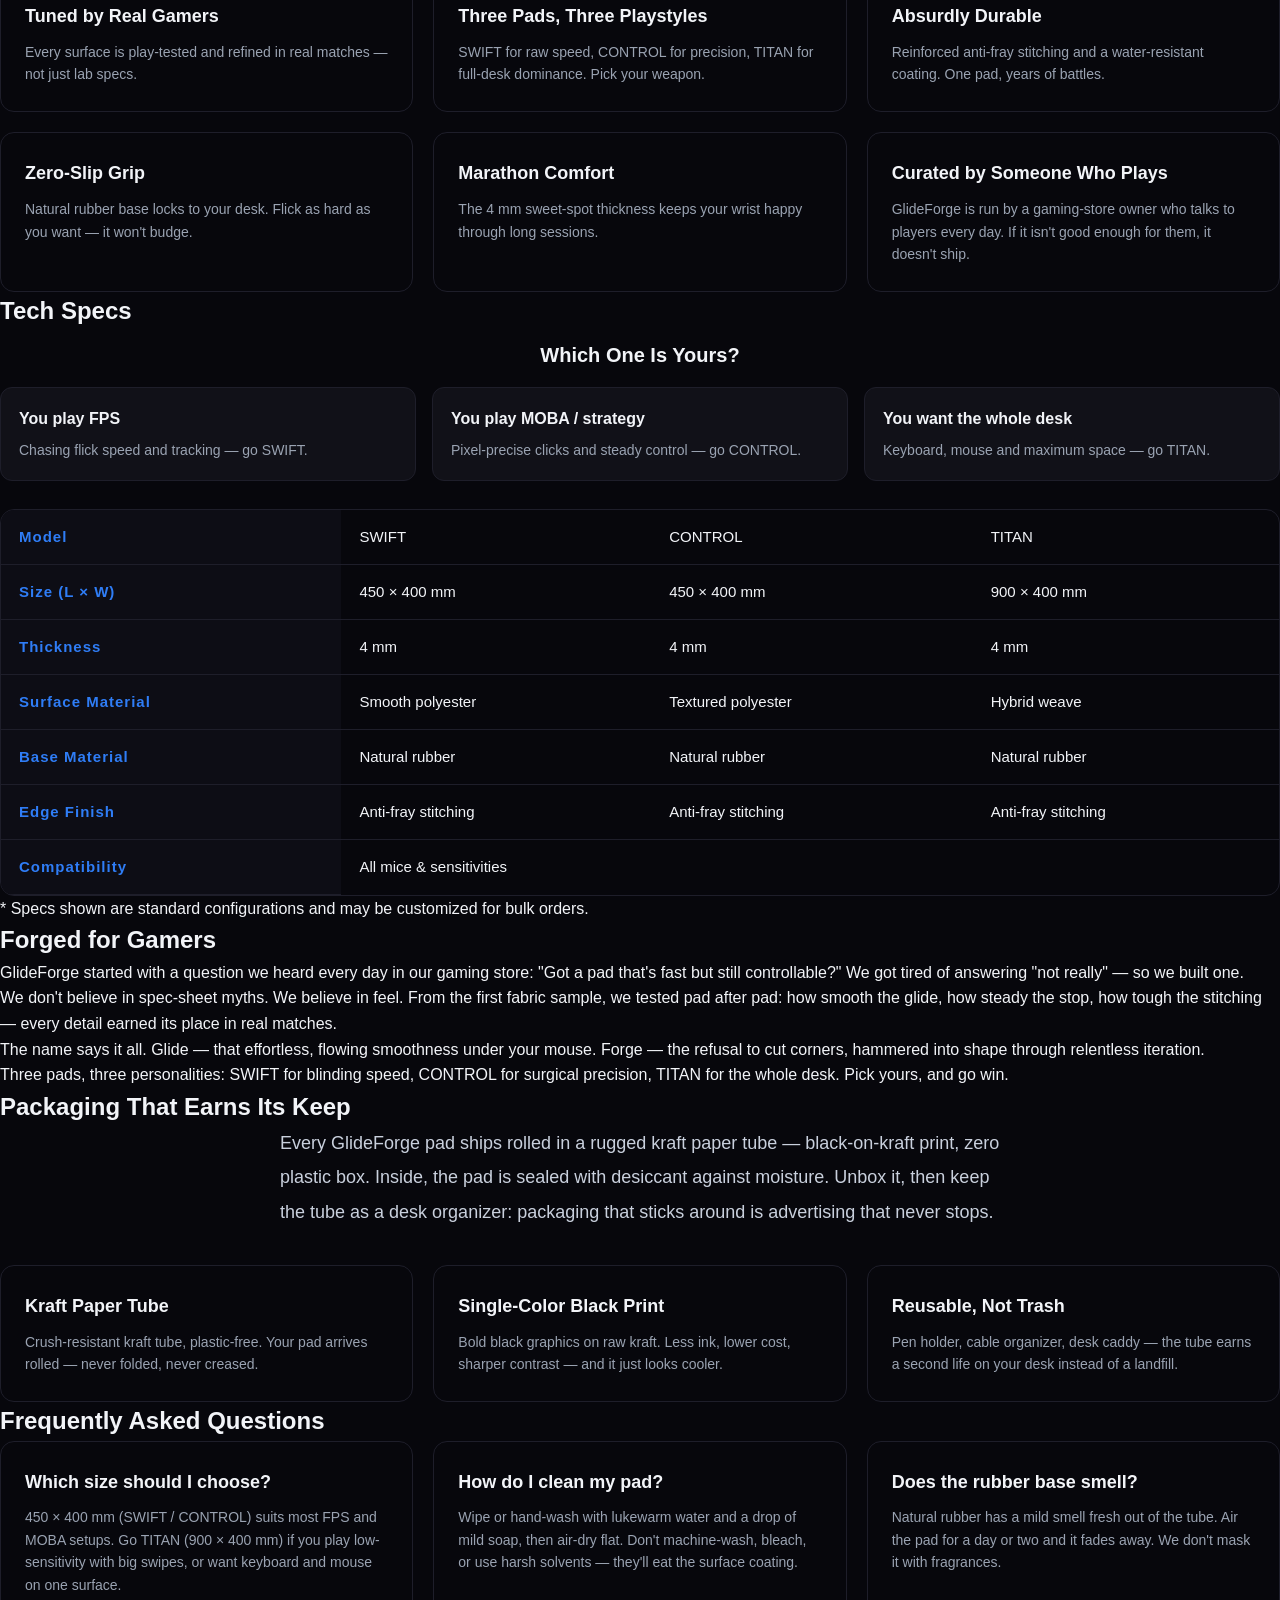
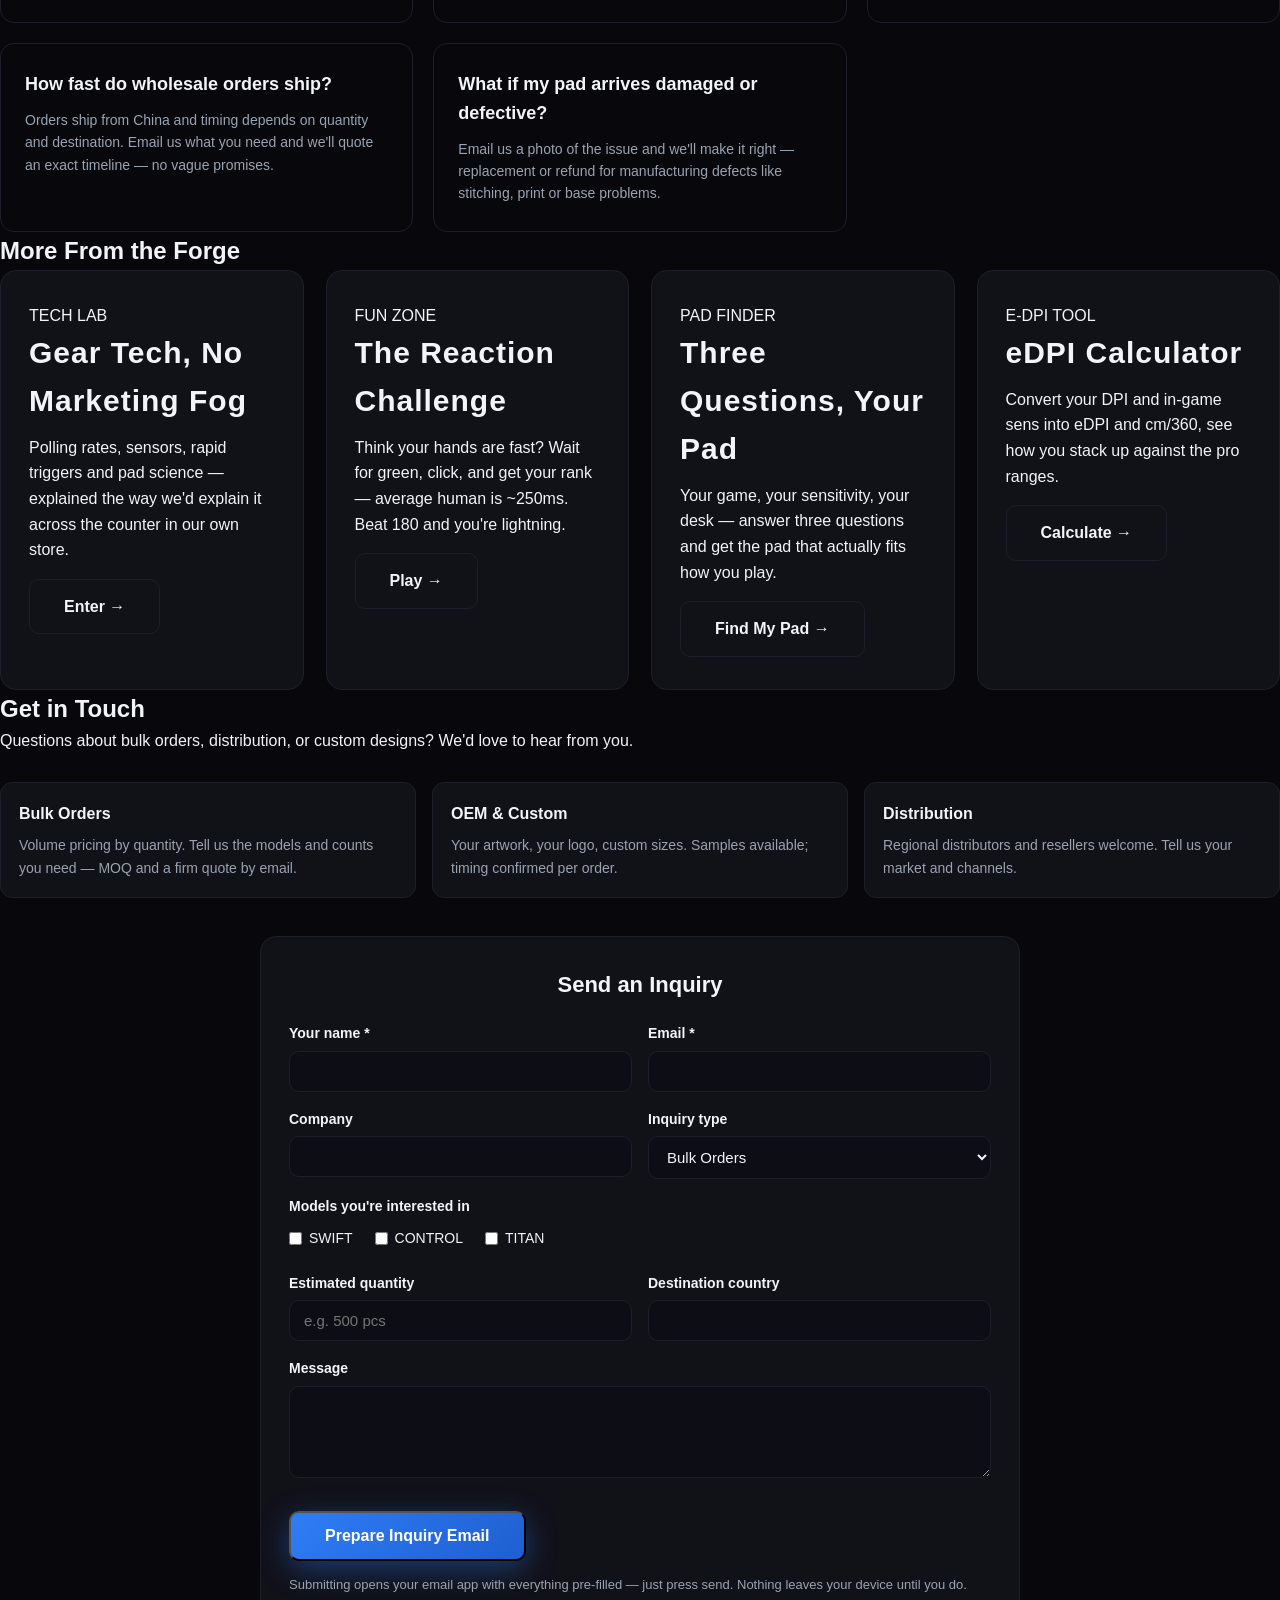
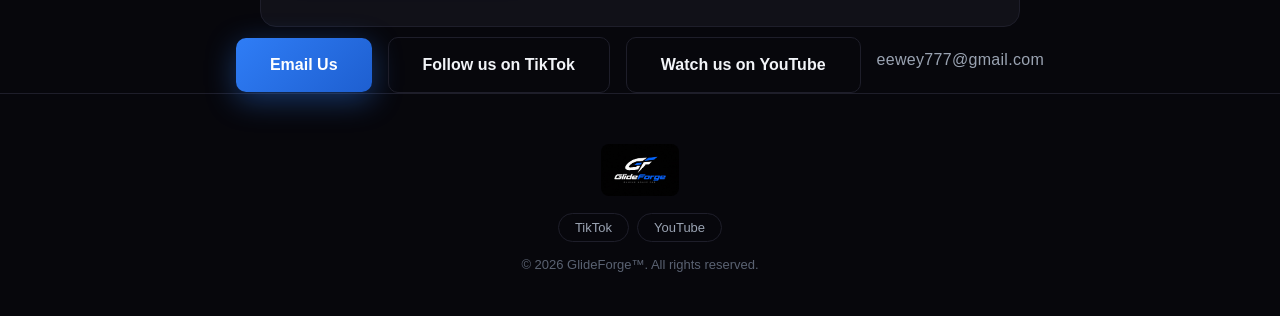
==== commit 69776680: "Add Pad Finder, eDPI Calculator and wholesale inquiry form" ====
--- a/index.html
+++ b/index.html
@@ -177,6 +177,18 @@
       <p data-i18n="explore.fun.d">Think your hands are fast? Wait for green, click, and get your rank — average human is ~250ms. Beat 180 and you're lightning.</p>
       <p style="margin-top:16px"><a class="btn ghost" href="fun.html" data-i18n="explore.go2">Play →</a></p>
     </article>
+    <article class="card">
+      <div class="tag" data-i18n="explore.finder.tag">PAD FINDER</div>
+      <h3 data-i18n="explore.finder.t">Three Questions, Your Pad</h3>
+      <p data-i18n="explore.finder.d">Your game, your sensitivity, your desk — answer three questions and get the pad that actually fits how you play.</p>
+      <p style="margin-top:16px"><a class="btn ghost" href="finder.html" data-i18n="explore.go3">Find My Pad →</a></p>
+    </article>
+    <article class="card">
+      <div class="tag" data-i18n="explore.edpi.tag">E-DPI TOOL</div>
+      <h3 data-i18n="explore.edpi.t">eDPI Calculator</h3>
+      <p data-i18n="explore.edpi.d">Convert your DPI and in-game sens into eDPI and cm/360, see how you stack up against the pro ranges.</p>
+      <p style="margin-top:16px"><a class="btn ghost" href="edpi.html" data-i18n="explore.go4">Calculate →</a></p>
+    </article>
   </div>
 </section>
 
@@ -188,6 +200,36 @@
     <div class="pick"><h4 data-i18n="contact.b2t">OEM & Custom</h4><p data-i18n="contact.b2d">Your artwork, your logo, custom sizes. Samples available; timing confirmed per order.</p></div>
     <div class="pick"><h4 data-i18n="contact.b3t">Distribution</h4><p data-i18n="contact.b3d">Regional distributors and resellers welcome. Tell us your market and channels.</p></div>
   </div>
+  <form class="inq-form" id="inqForm">
+    <h3 data-i18n="form.title">Send an Inquiry</h3>
+    <div class="frow">
+      <div class="ffield"><label data-i18n="form.name">Your name *</label><input id="fName" required></div>
+      <div class="ffield"><label data-i18n="form.email">Email *</label><input id="fEmail" type="email" required></div>
+    </div>
+    <div class="frow">
+      <div class="ffield"><label data-i18n="form.company">Company</label><input id="fCompany"></div>
+      <div class="ffield"><label data-i18n="form.type">Inquiry type</label>
+        <select id="fType">
+          <option data-i18n="form.type1">Bulk Orders</option>
+          <option data-i18n="form.type2">OEM & Custom</option>
+          <option data-i18n="form.type3">Distribution</option>
+        </select></div>
+    </div>
+    <div class="ffield"><label data-i18n="form.models">Models you're interested in</label>
+      <div class="fchecks">
+        <label><input type="checkbox" class="fModel" value="SWIFT"> SWIFT</label>
+        <label><input type="checkbox" class="fModel" value="CONTROL"> CONTROL</label>
+        <label><input type="checkbox" class="fModel" value="TITAN"> TITAN</label>
+      </div>
+    </div>
+    <div class="frow">
+      <div class="ffield"><label data-i18n="form.qty">Estimated quantity</label><input id="fQty" placeholder="e.g. 500 pcs"></div>
+      <div class="ffield"><label data-i18n="form.dest">Destination country</label><input id="fDest"></div>
+    </div>
+    <div class="ffield"><label data-i18n="form.msg">Message</label><textarea id="fMsg" rows="4"></textarea></div>
+    <button type="submit" class="btn primary" data-i18n="form.send">Prepare Inquiry Email</button>
+    <p class="fnote" data-i18n="form.note">Submitting opens your email app with everything pre-filled — just press send. Nothing leaves your device until you do.</p>
+  </form>
   <div class="contact-row">
     <a class="btn primary" href="mailto:eewey777@gmail.com" data-i18n="contact.btn">Email Us</a>
     <a class="btn ghost" href="https://www.tiktok.com/@user9306185237663" target="_blank" rel="noopener" data-i18n="contact.tiktok">Follow us on TikTok</a>
--- a/style.css
+++ b/style.css
@@ -114,3 +114,17 @@
 .social-row a{color:var(--muted);text-decoration:none;border:1px solid var(--line);padding:6px 16px;border-radius:999px;font-size:13px}
 .social-row a+a{margin-left:8px}
 .social-row a:hover{color:var(--text);border-color:var(--accent)}
+
+/* inquiry form */
+.inq-form{max-width:760px;margin:38px auto 0;text-align:left;background:var(--card);border:1px solid var(--line);border-radius:16px;padding:30px 28px}
+.inq-form h3{font-size:22px;margin-bottom:20px;text-align:center}
+.frow{display:grid;grid-template-columns:1fr 1fr;gap:16px}
+.ffield{margin-bottom:16px}
+.ffield label{display:block;font-weight:700;font-size:14px;margin-bottom:6px}
+.ffield input,.ffield select,.ffield textarea{width:100%;background:var(--bg2);border:1px solid var(--line);color:var(--text);border-radius:10px;padding:11px 14px;font-size:15px;font-family:inherit}
+.ffield input:focus,.ffield select:focus,.ffield textarea:focus{outline:none;border-color:var(--blue)}
+.fchecks{display:flex;gap:22px;flex-wrap:wrap;padding-top:4px}
+.fchecks label{font-weight:400;display:flex;gap:7px;align-items:center;cursor:pointer}
+.fchecks input{width:auto}
+.fnote{color:var(--muted);font-size:13px;margin-top:14px}
+@media(max-width:640px){.frow{grid-template-columns:1fr}}
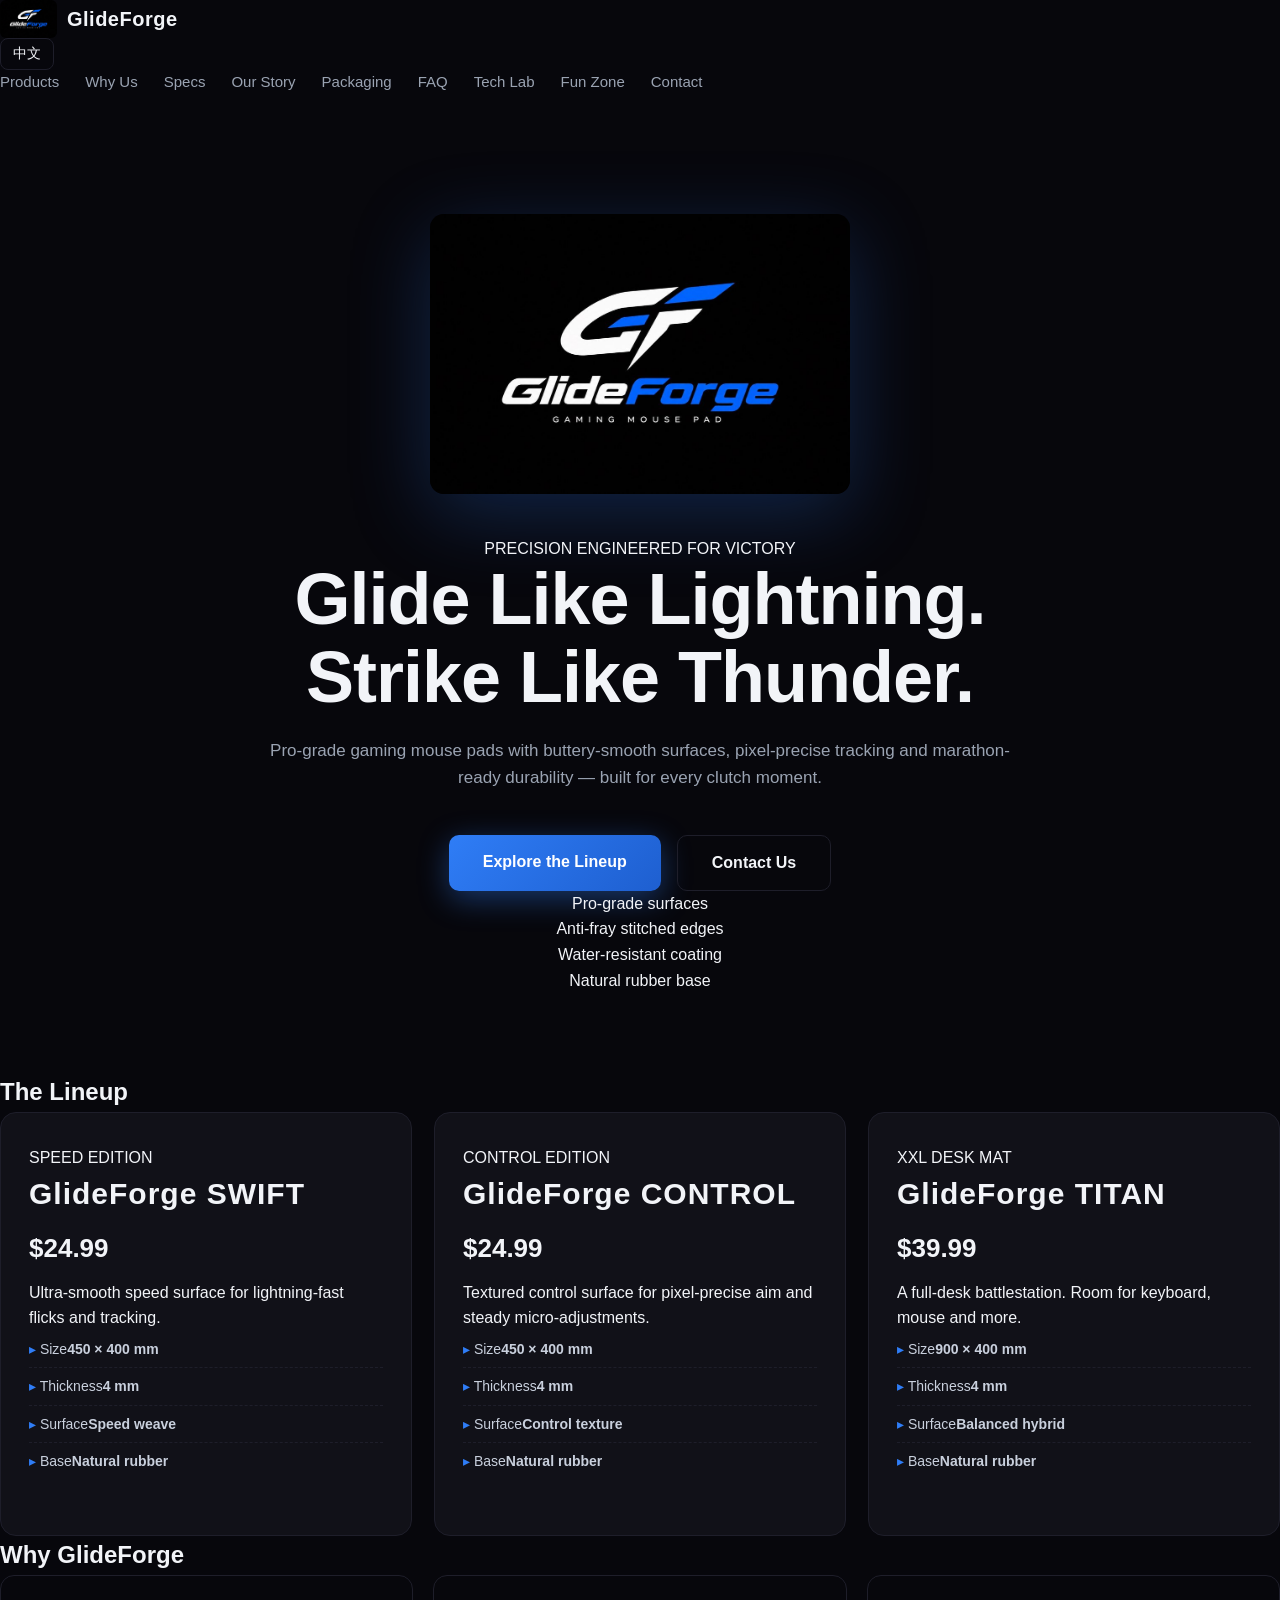
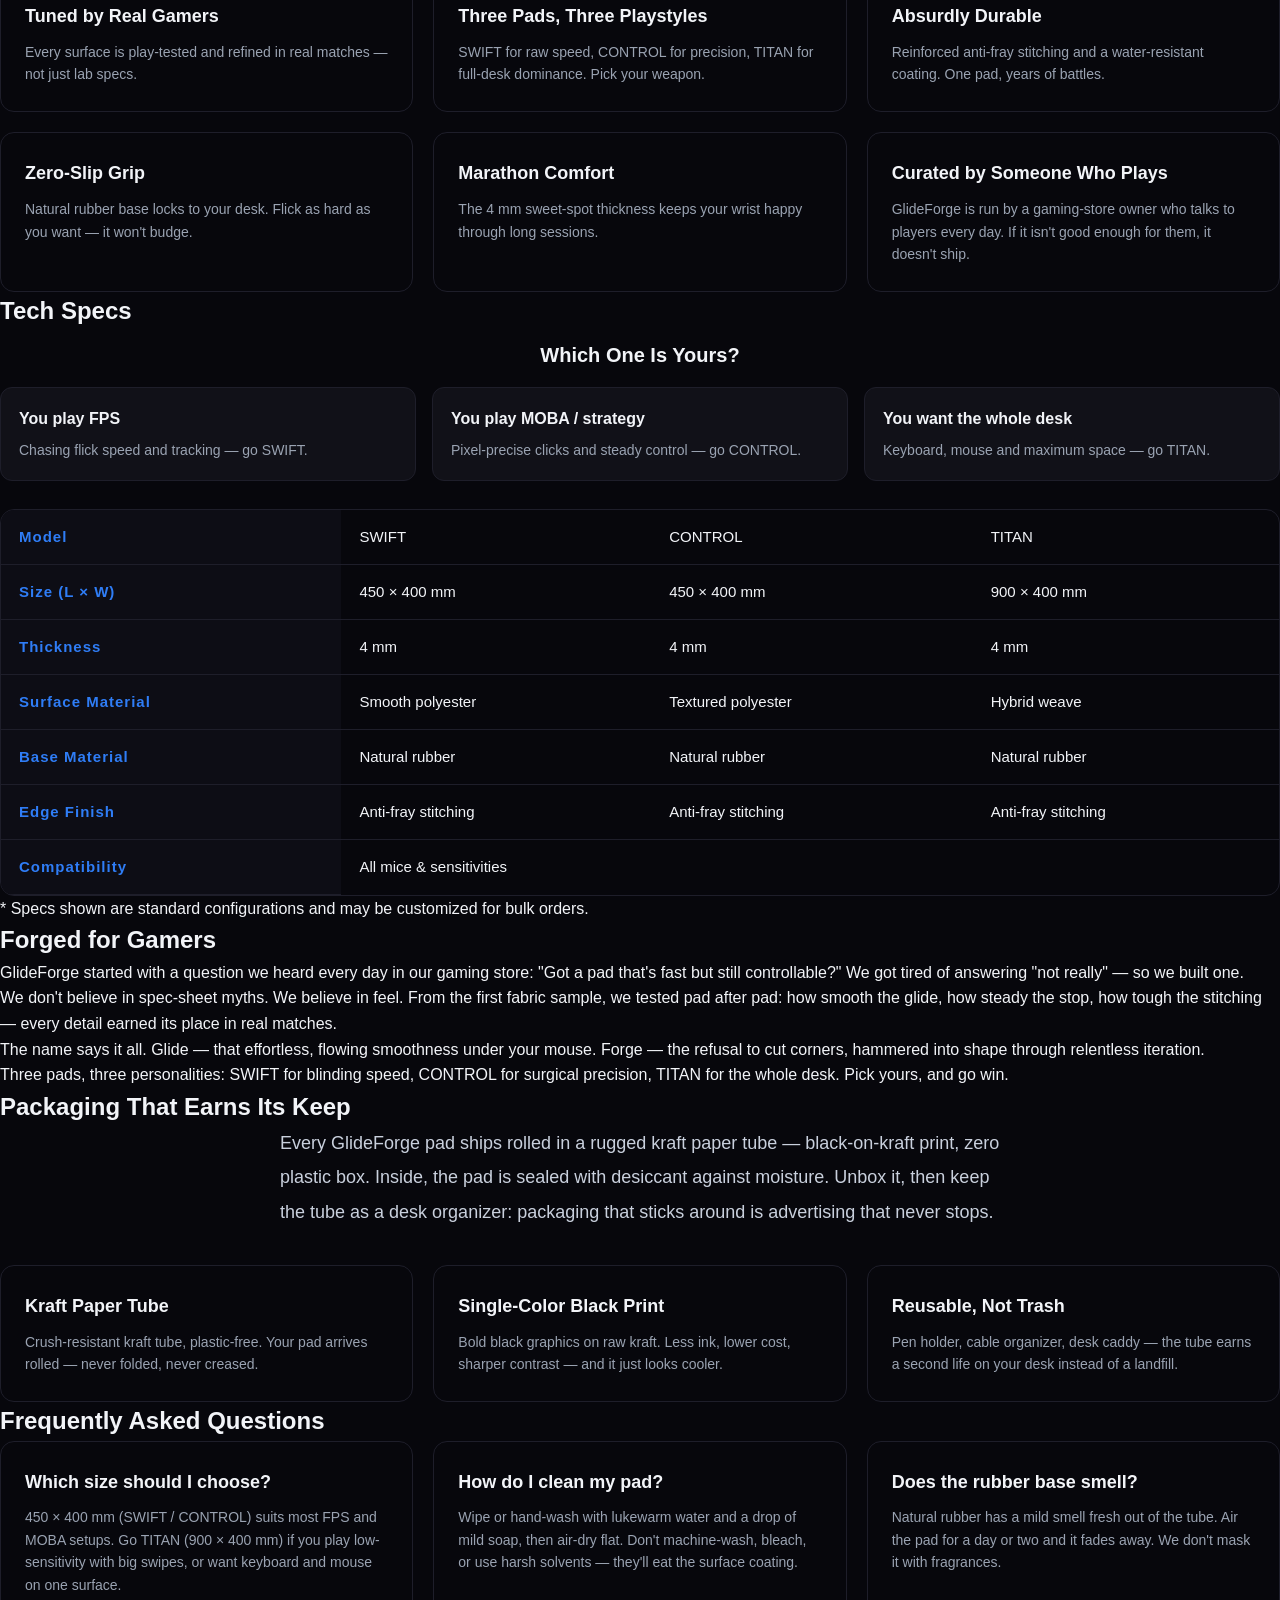
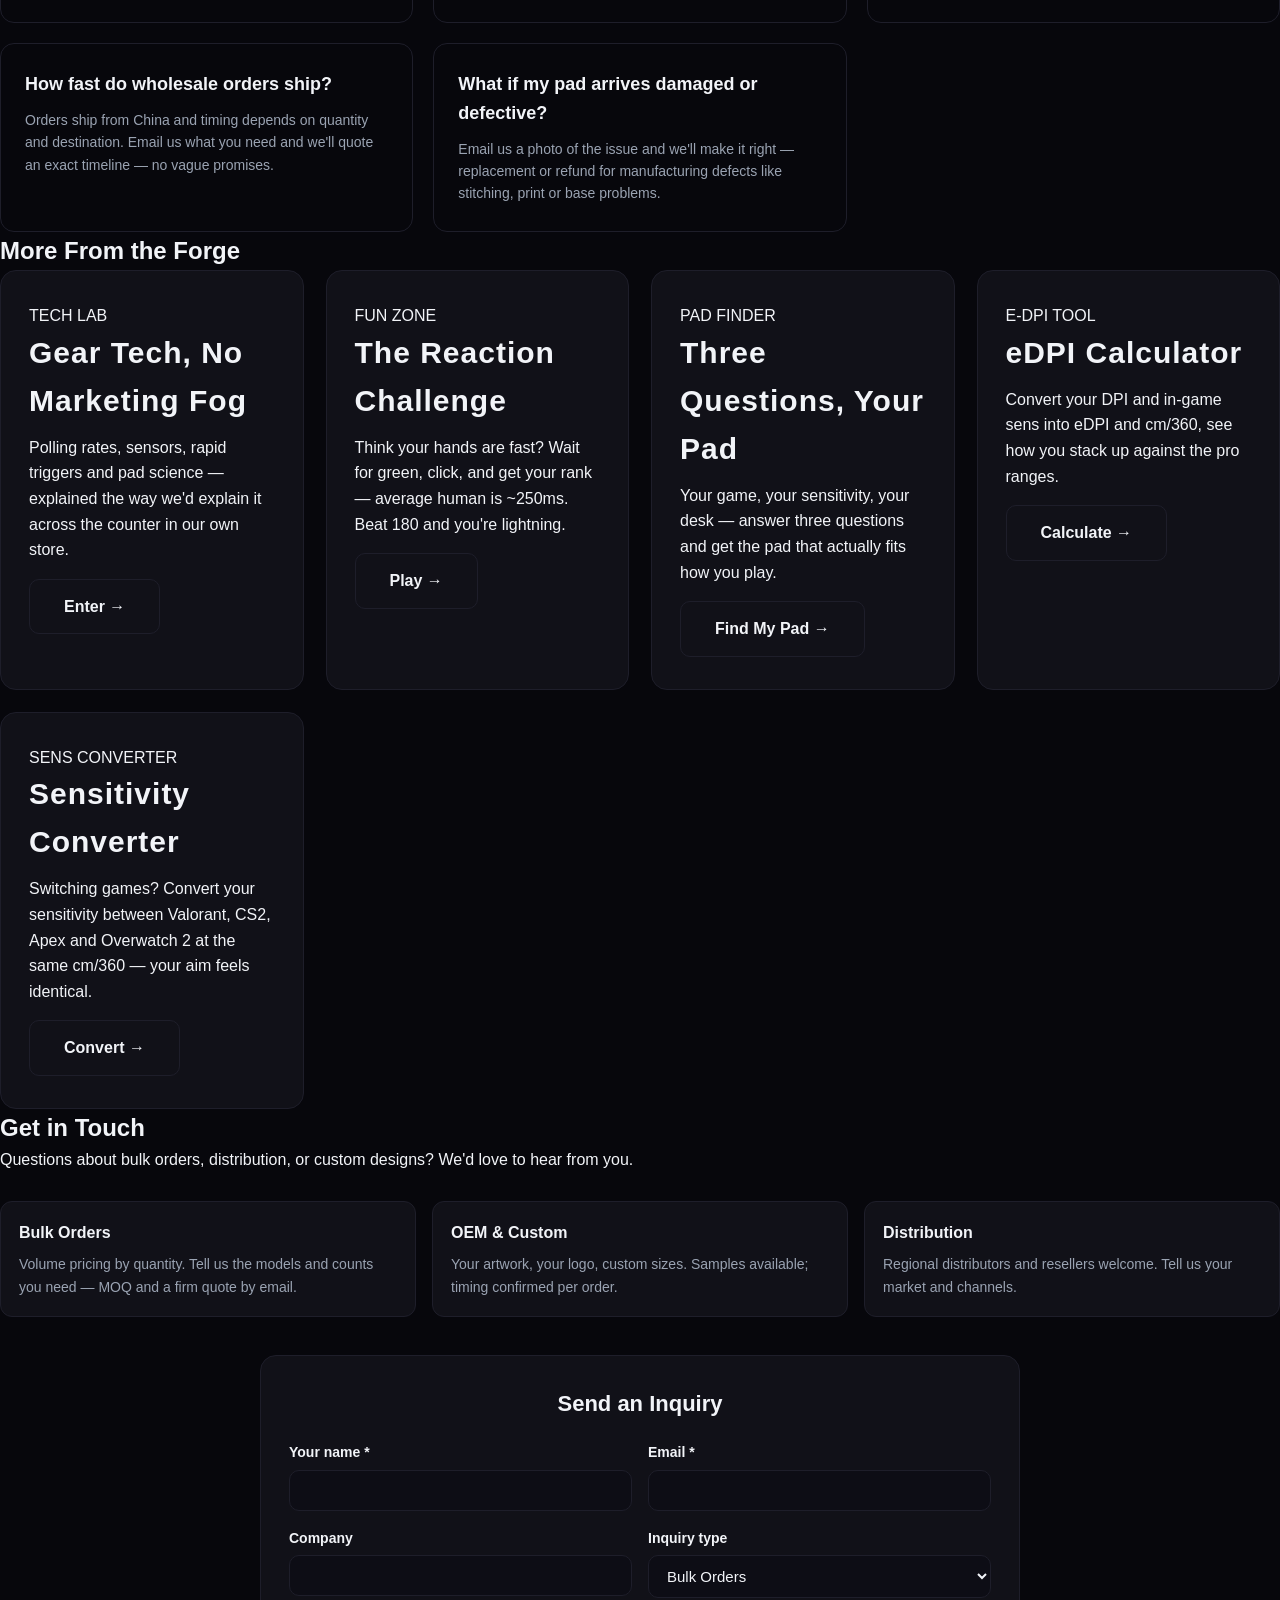
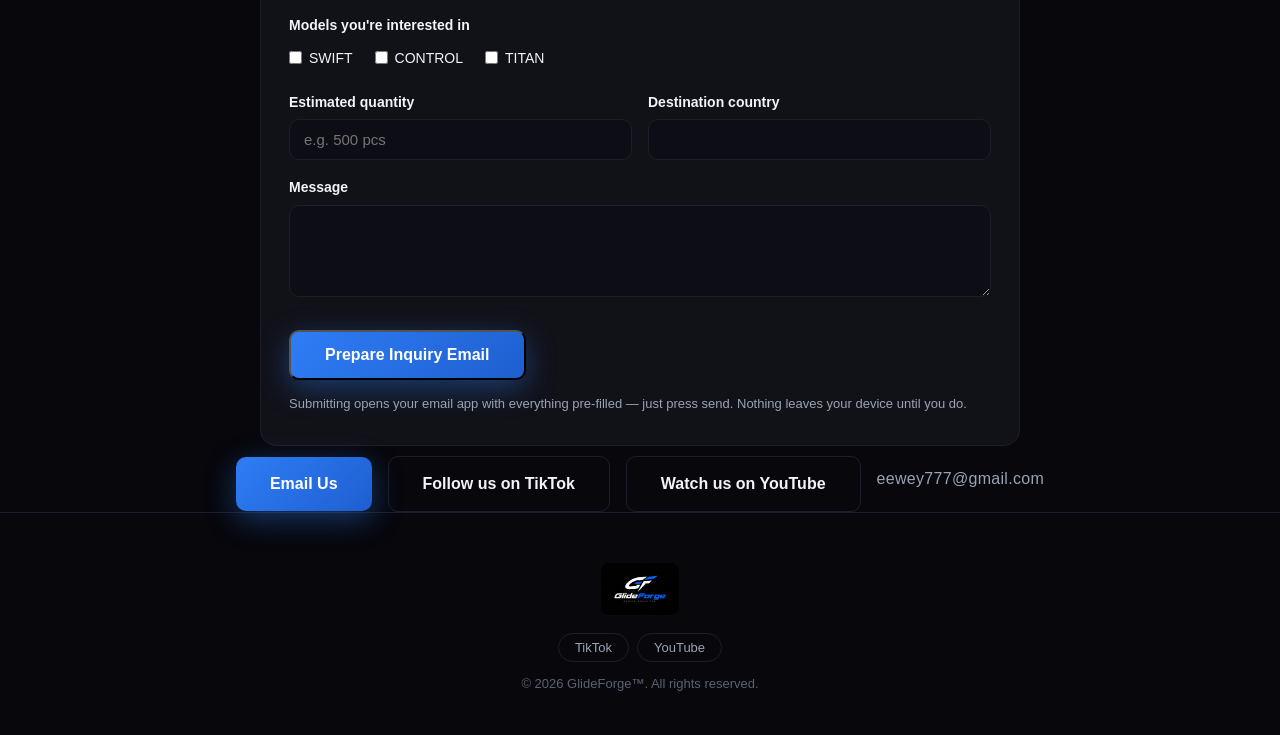
==== commit 0a0a1545: "Add cross-game Sensitivity Converter page + homepage Explore card" ====
--- a/index.html
+++ b/index.html
@@ -189,6 +189,12 @@
       <p data-i18n="explore.edpi.d">Convert your DPI and in-game sens into eDPI and cm/360, see how you stack up against the pro ranges.</p>
       <p style="margin-top:16px"><a class="btn ghost" href="edpi.html" data-i18n="explore.go4">Calculate →</a></p>
     </article>
+    <article class="card">
+      <div class="tag" data-i18n="explore.conv.tag">SENS CONVERTER</div>
+      <h3 data-i18n="explore.conv.t">Sensitivity Converter</h3>
+      <p data-i18n="explore.conv.d">Switching games? Convert your sensitivity between Valorant, CS2, Apex and Overwatch 2 at the same cm/360 — your aim feels identical.</p>
+      <p style="margin-top:16px"><a class="btn ghost" href="converter.html" data-i18n="explore.go5">Convert →</a></p>
+    </article>
   </div>
 </section>
 
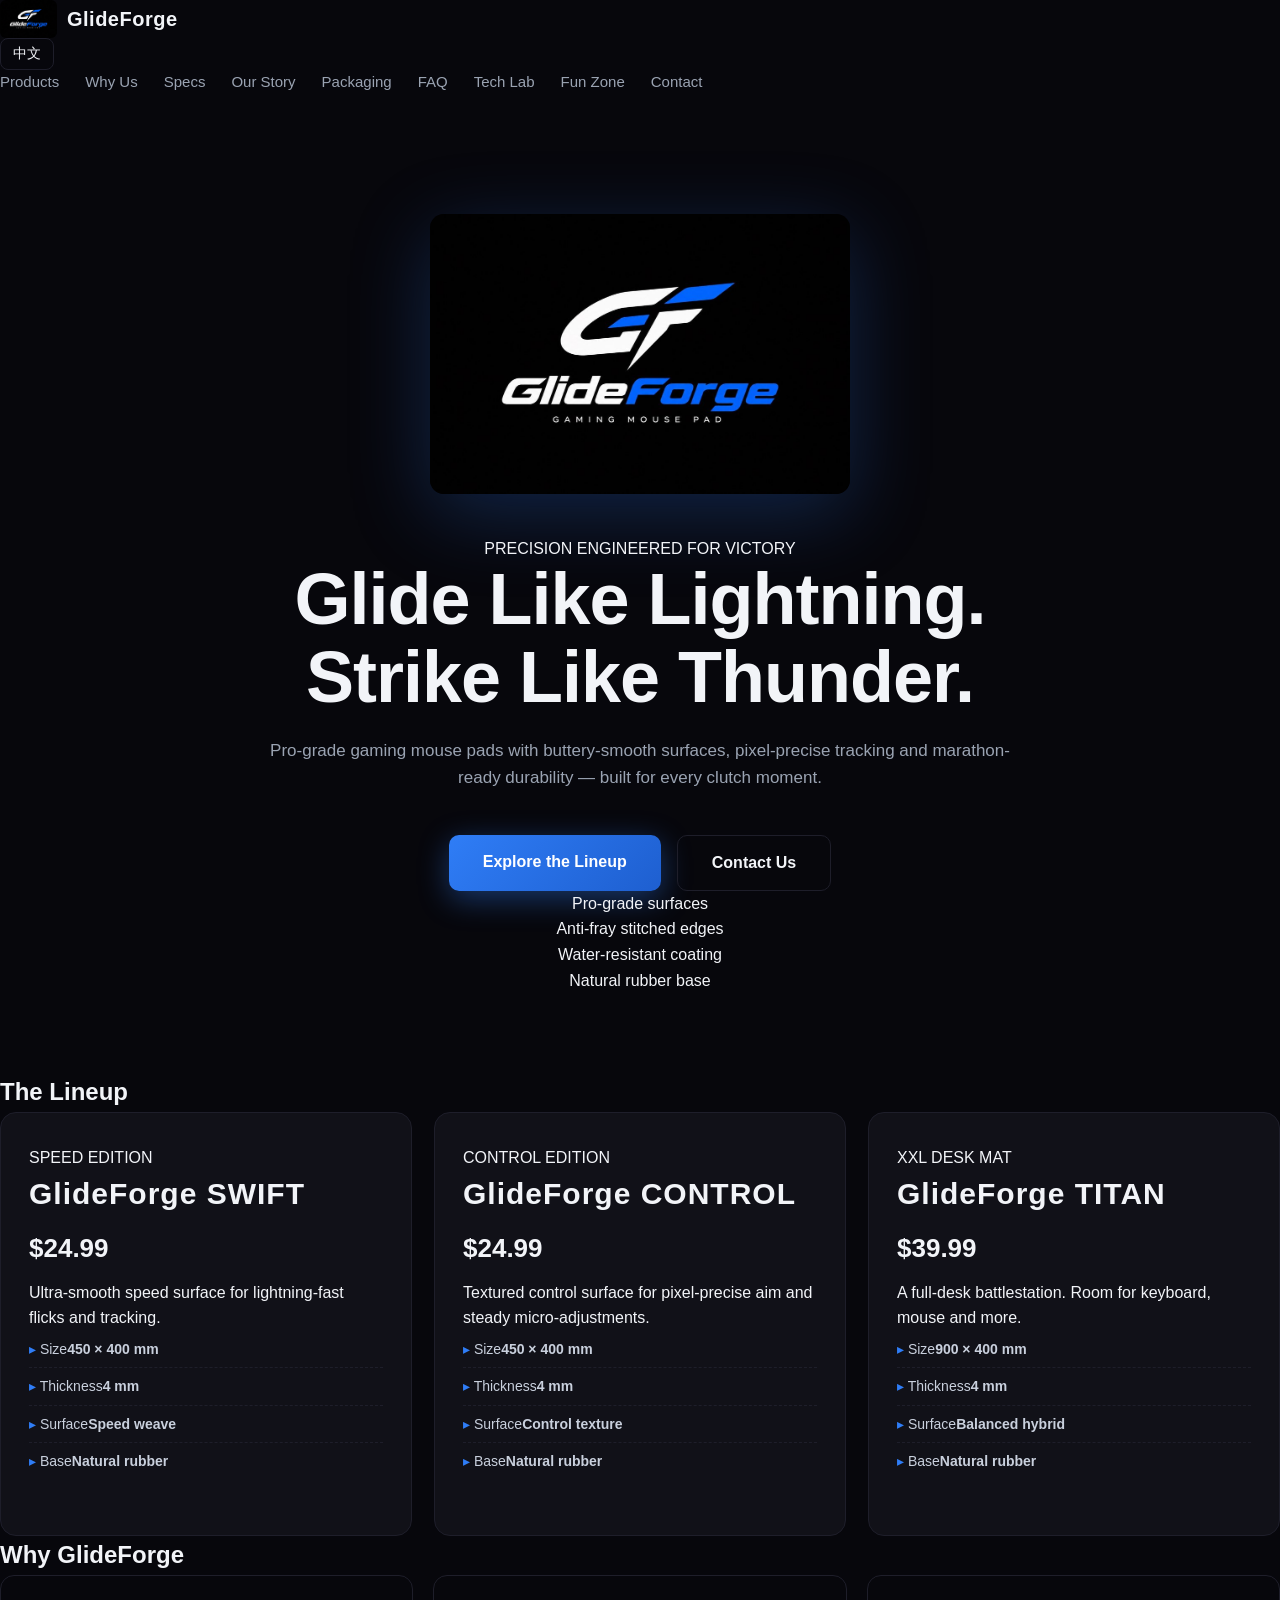
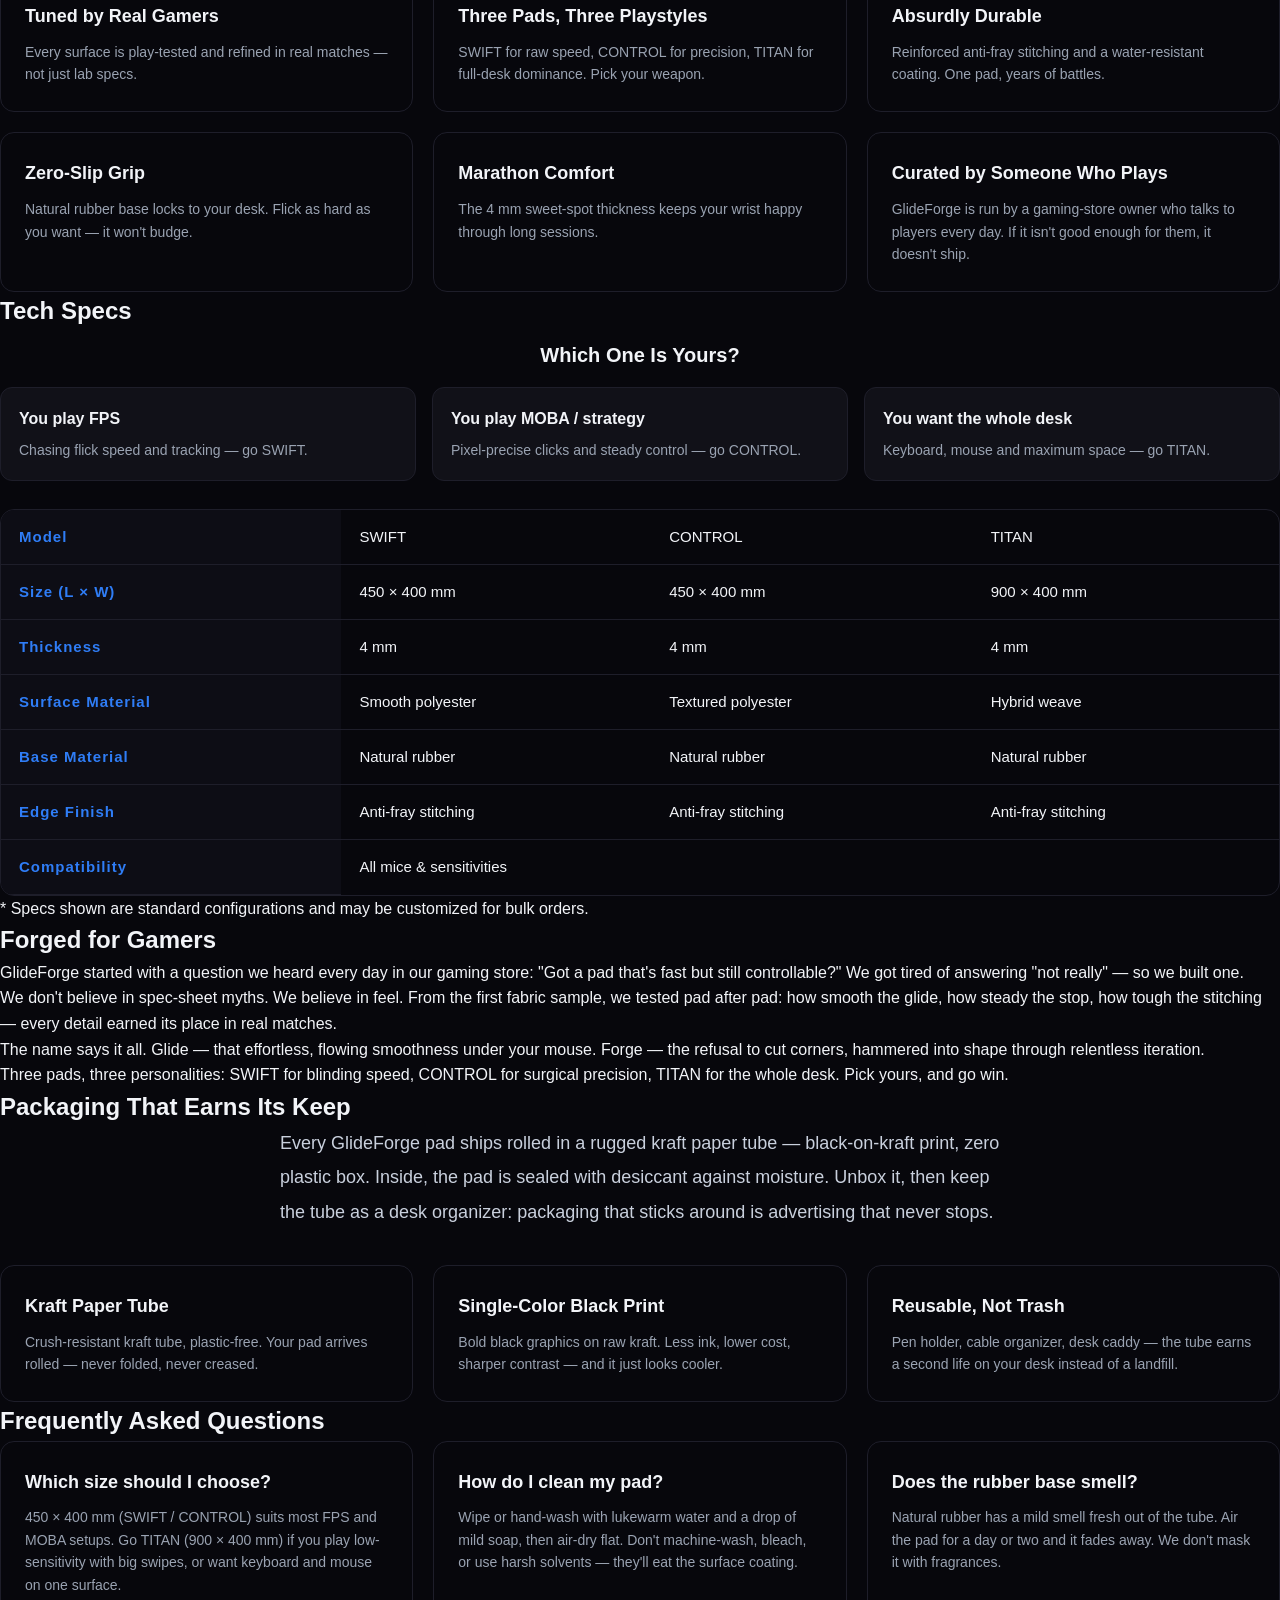
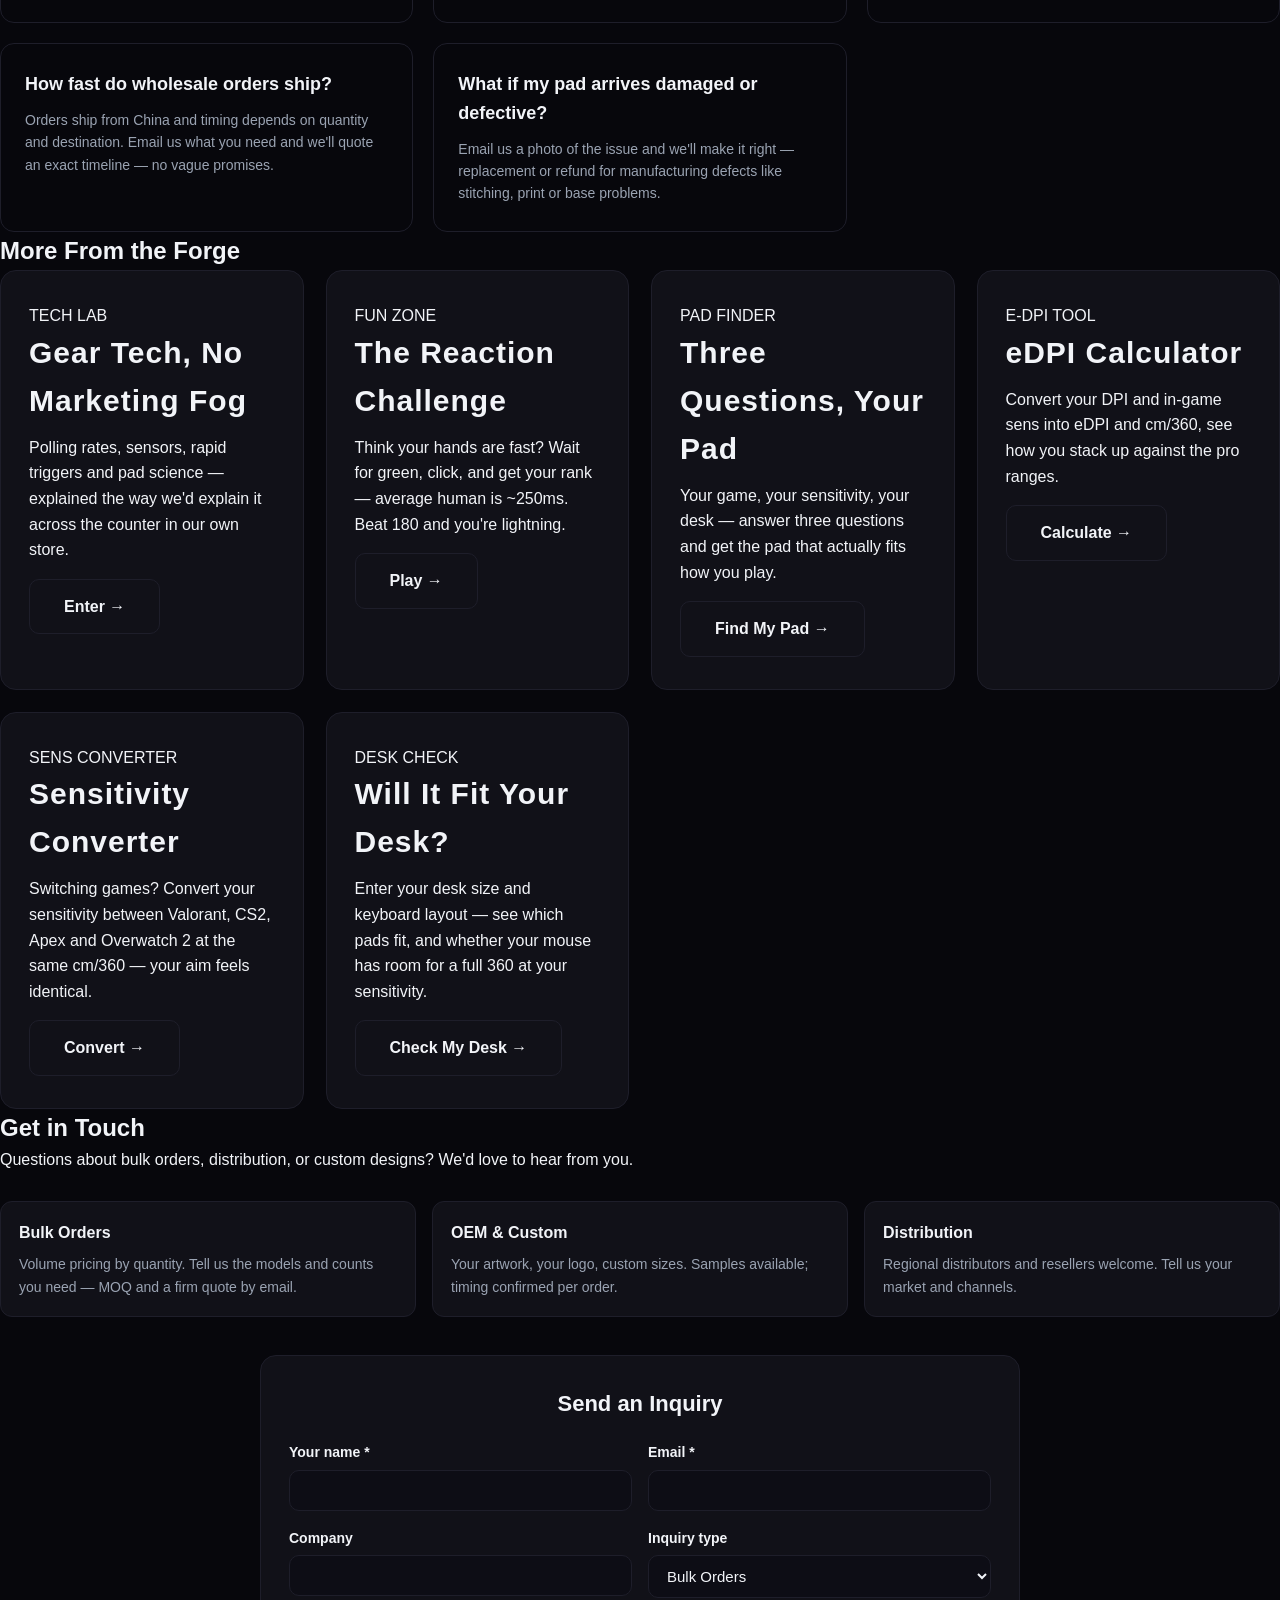
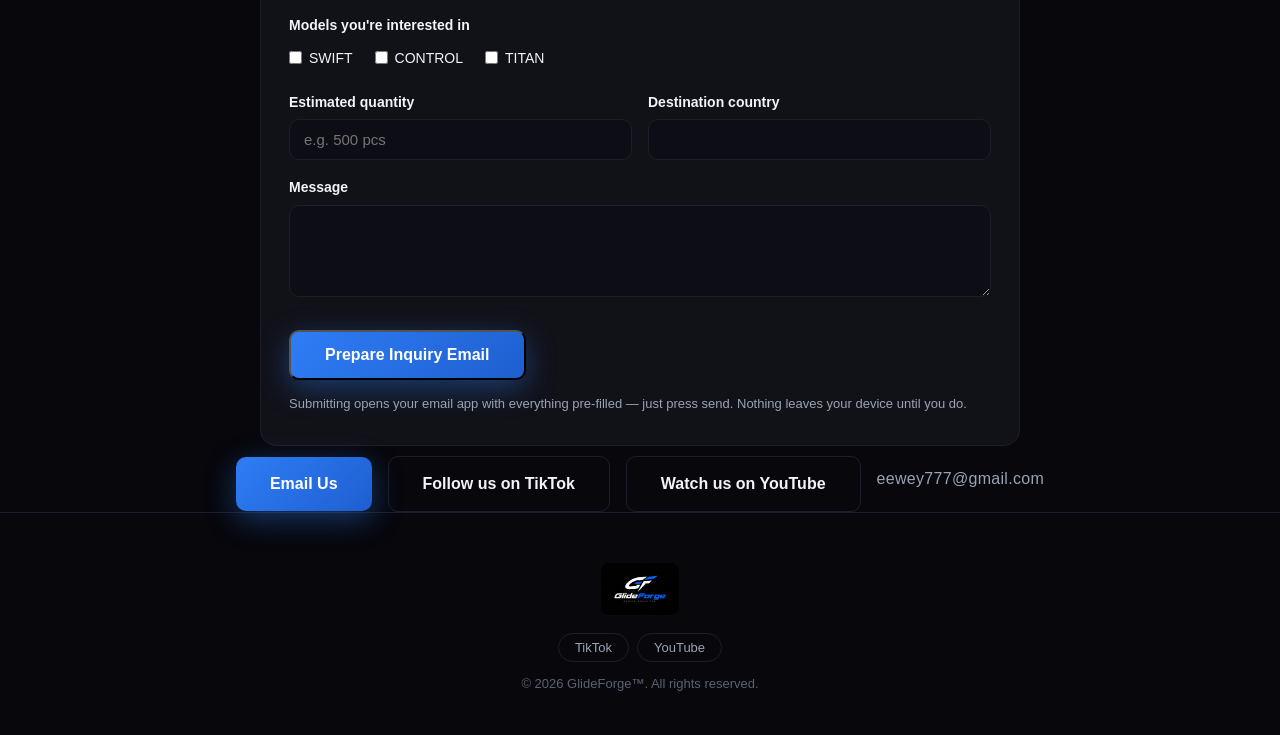
==== commit 65cc2588: "Add Desk Fit Checker page + homepage card + fit links from eDPI/Converter" ====
--- a/index.html
+++ b/index.html
@@ -195,6 +195,12 @@
       <p data-i18n="explore.conv.d">Switching games? Convert your sensitivity between Valorant, CS2, Apex and Overwatch 2 at the same cm/360 — your aim feels identical.</p>
       <p style="margin-top:16px"><a class="btn ghost" href="converter.html" data-i18n="explore.go5">Convert →</a></p>
     </article>
+    <article class="card">
+      <div class="tag" data-i18n="explore.desk.tag">DESK CHECK</div>
+      <h3 data-i18n="explore.desk.t">Will It Fit Your Desk?</h3>
+      <p data-i18n="explore.desk.d">Enter your desk size and keyboard layout — see which pads fit, and whether your mouse has room for a full 360 at your sensitivity.</p>
+      <p style="margin-top:16px"><a class="btn ghost" href="deskfit.html" data-i18n="explore.go6">Check My Desk →</a></p>
+    </article>
   </div>
 </section>
 
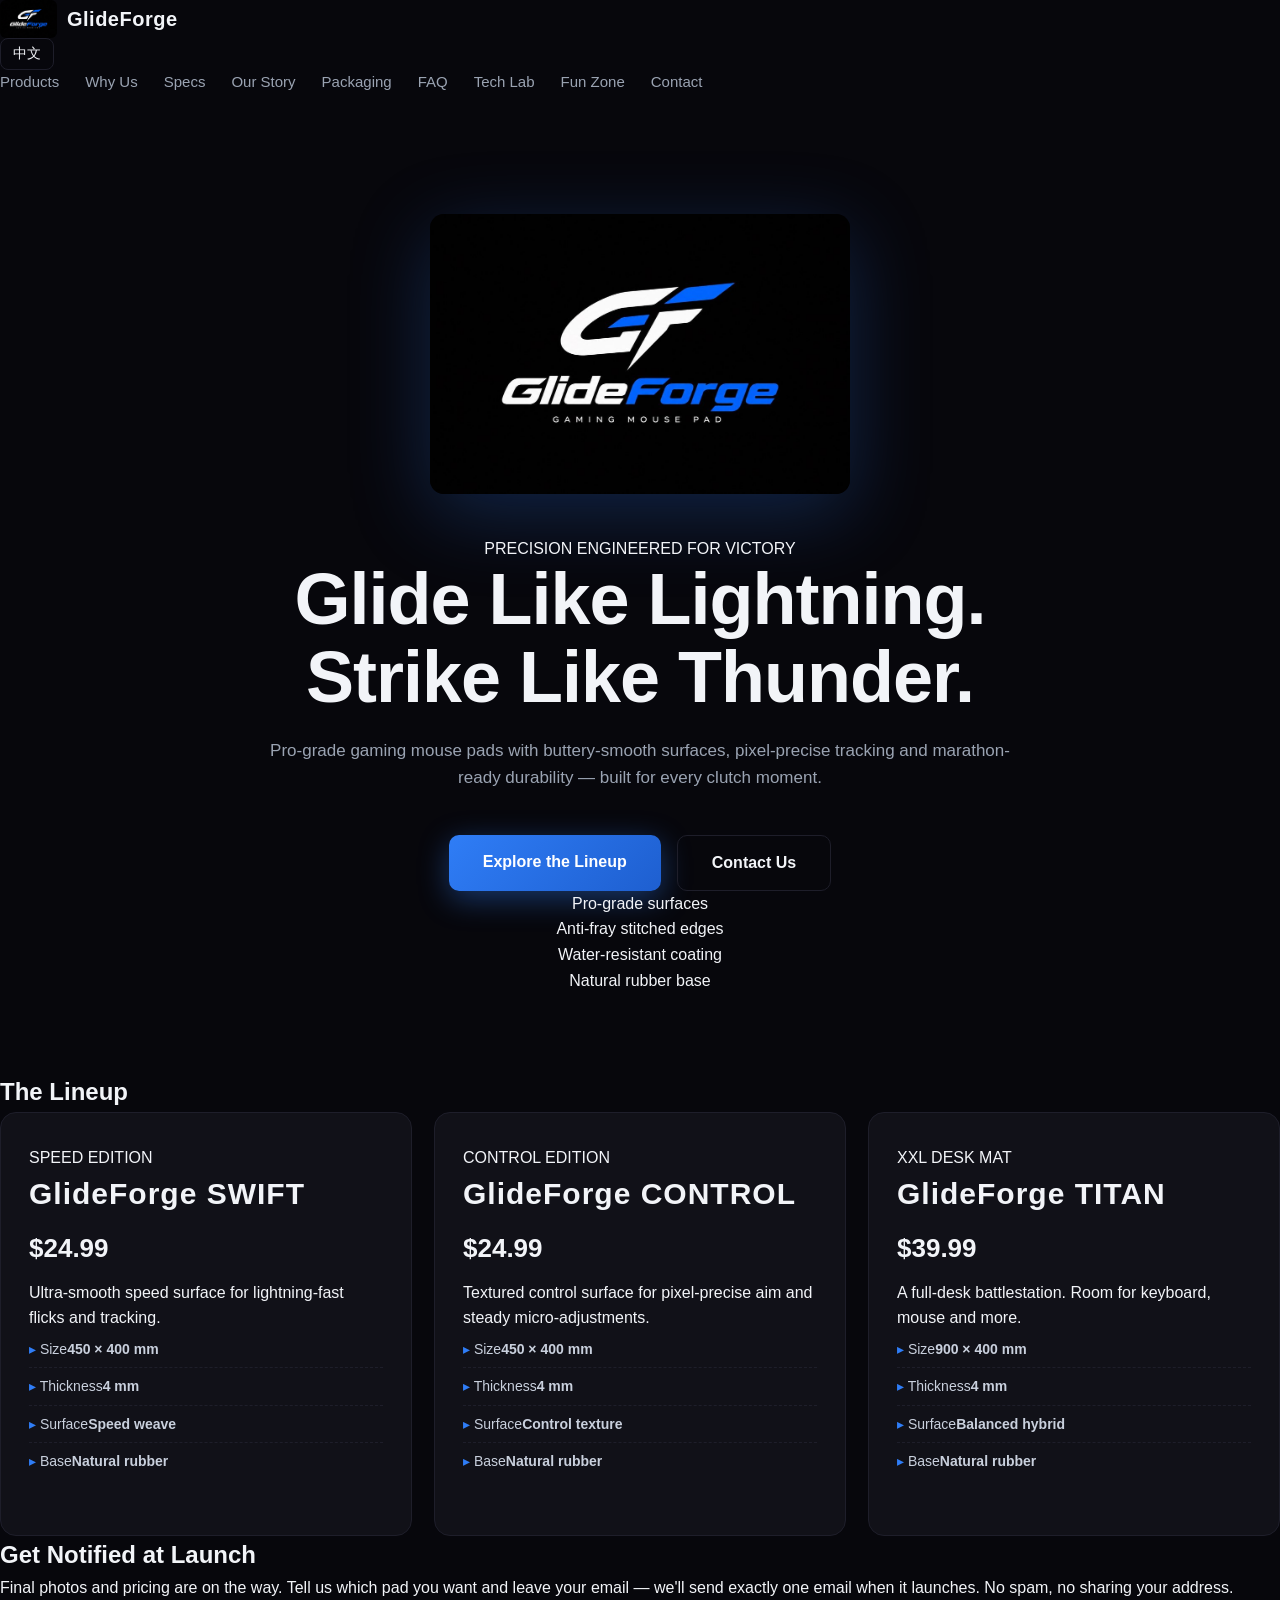
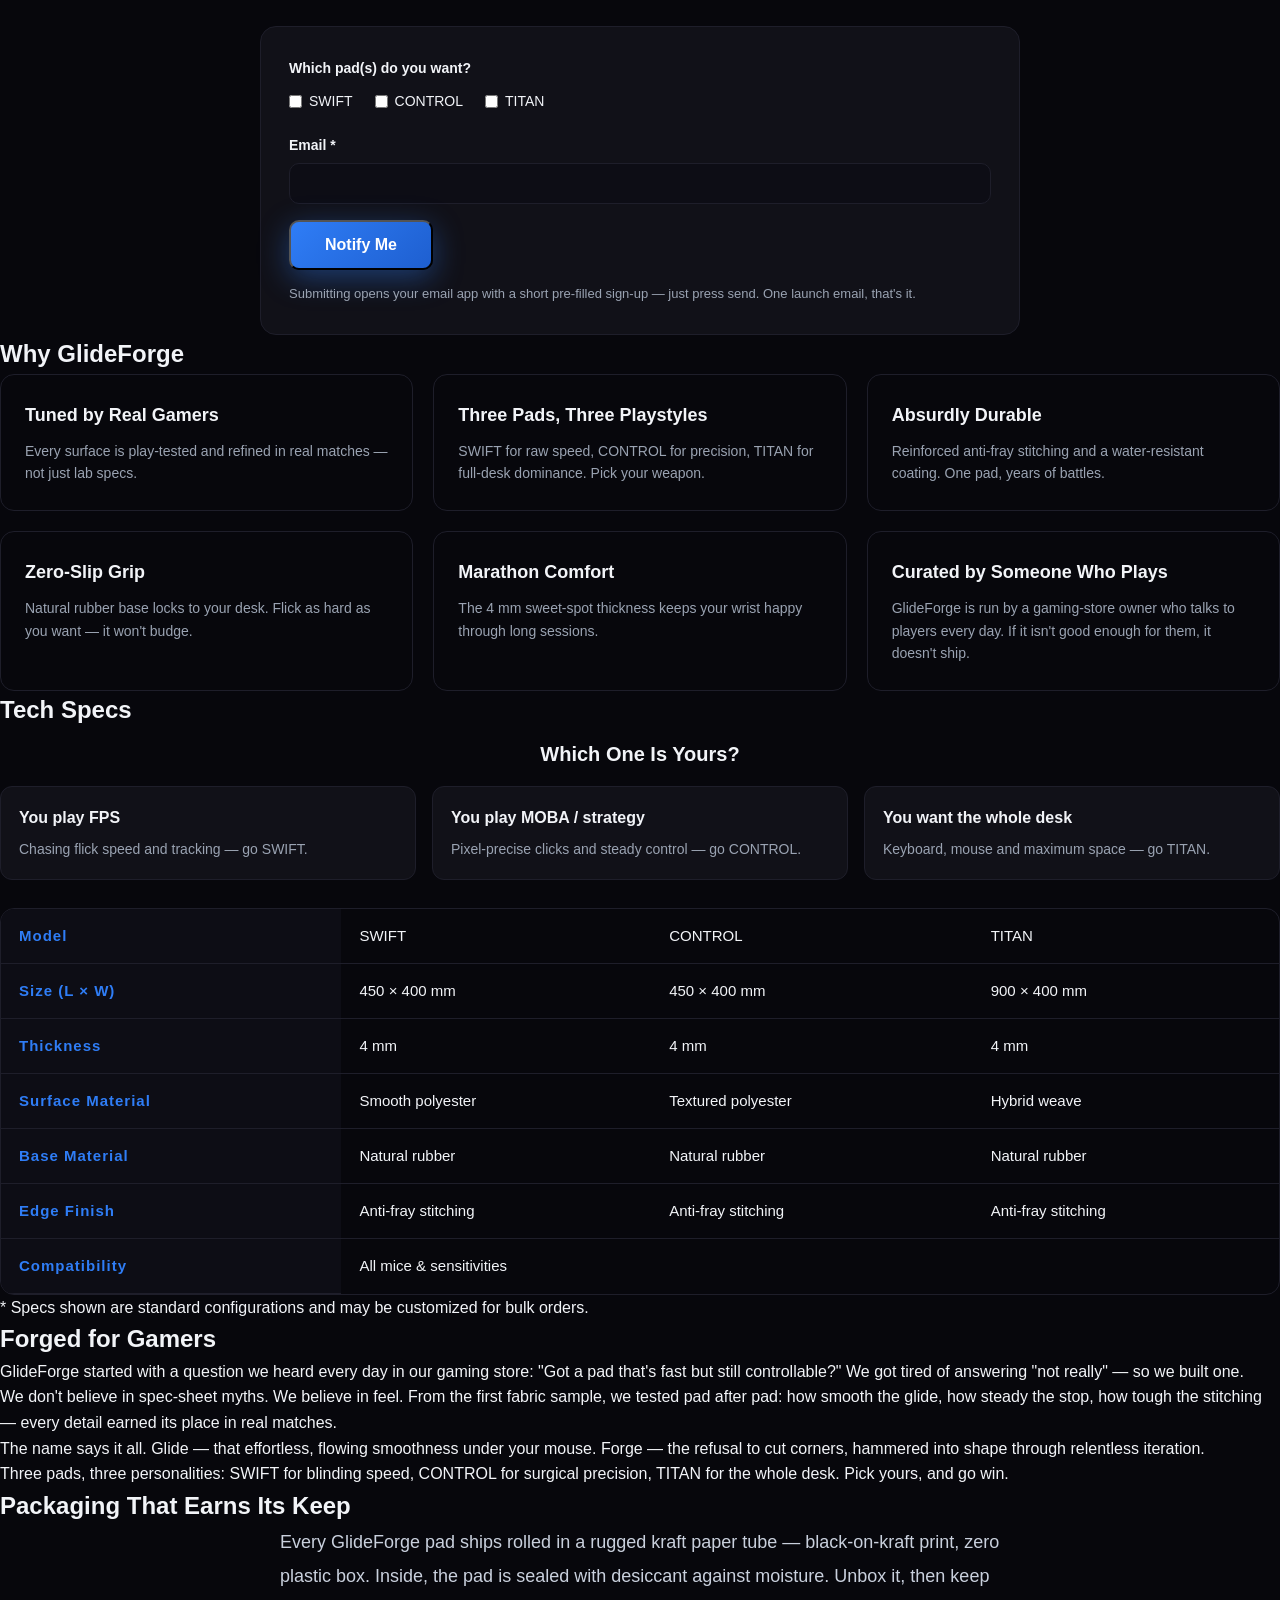
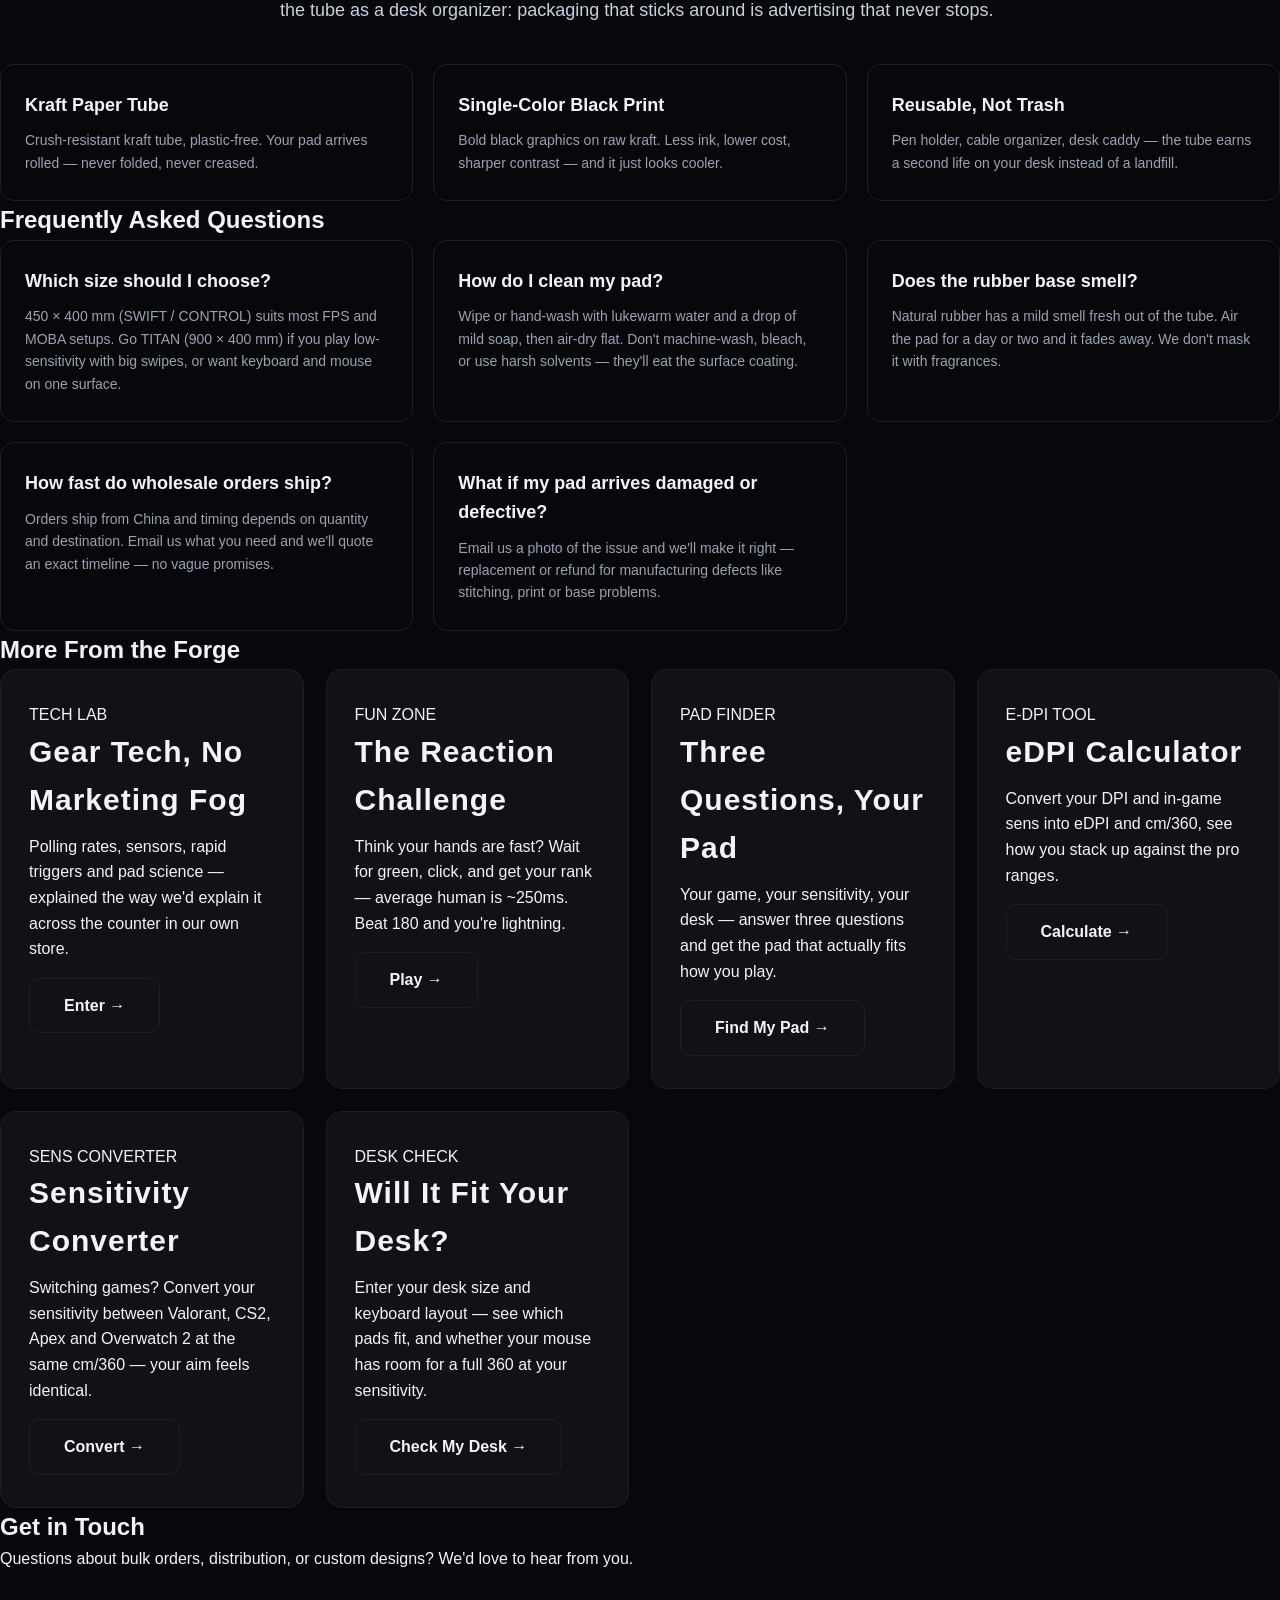
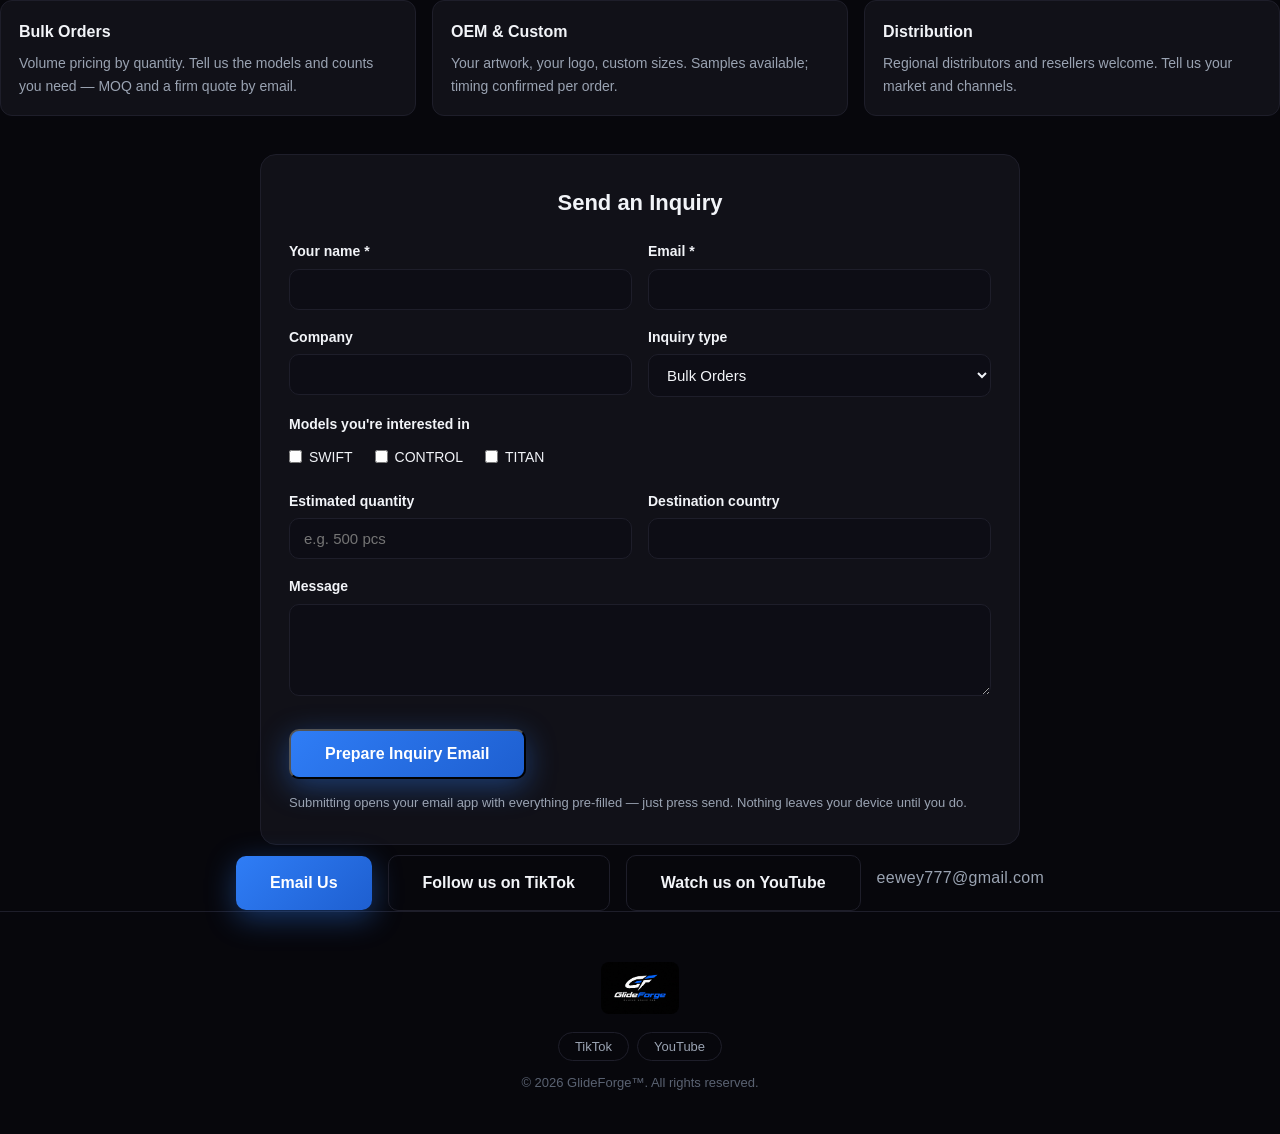
==== commit e73bd26e: "Add retail launch-notify signup on homepage + link from Desk Fit Checker" ====
--- a/index.html
+++ b/index.html
@@ -99,6 +99,23 @@
   </div>
 </section>
 
+<section id="notify">
+  <h2 data-i18n="notify.title">Get Notified at Launch</h2>
+  <p data-i18n="notify.text">Final photos and pricing are on the way. Tell us which pad you want and leave your email — we'll send exactly one email when it launches. No spam, no sharing your address.</p>
+  <form class="inq-form" id="notifyForm" style="margin-top:26px">
+    <div class="ffield"><label data-i18n="notify.models">Which pad(s) do you want?</label>
+      <div class="fchecks">
+        <label><input type="checkbox" class="nModel" value="SWIFT"> SWIFT</label>
+        <label><input type="checkbox" class="nModel" value="CONTROL"> CONTROL</label>
+        <label><input type="checkbox" class="nModel" value="TITAN"> TITAN</label>
+      </div>
+    </div>
+    <div class="ffield"><label data-i18n="notify.email">Email *</label><input id="nEmail" type="email" required></div>
+    <button type="submit" class="btn primary" data-i18n="notify.send">Notify Me</button>
+    <p class="fnote" data-i18n="notify.note">Submitting opens your email app with a short pre-filled sign-up — just press send. One launch email, that's it.</p>
+  </form>
+</section>
+
 <section id="features">
   <h2 data-i18n="features.title">Why GlideForge</h2>
   <div class="grid">
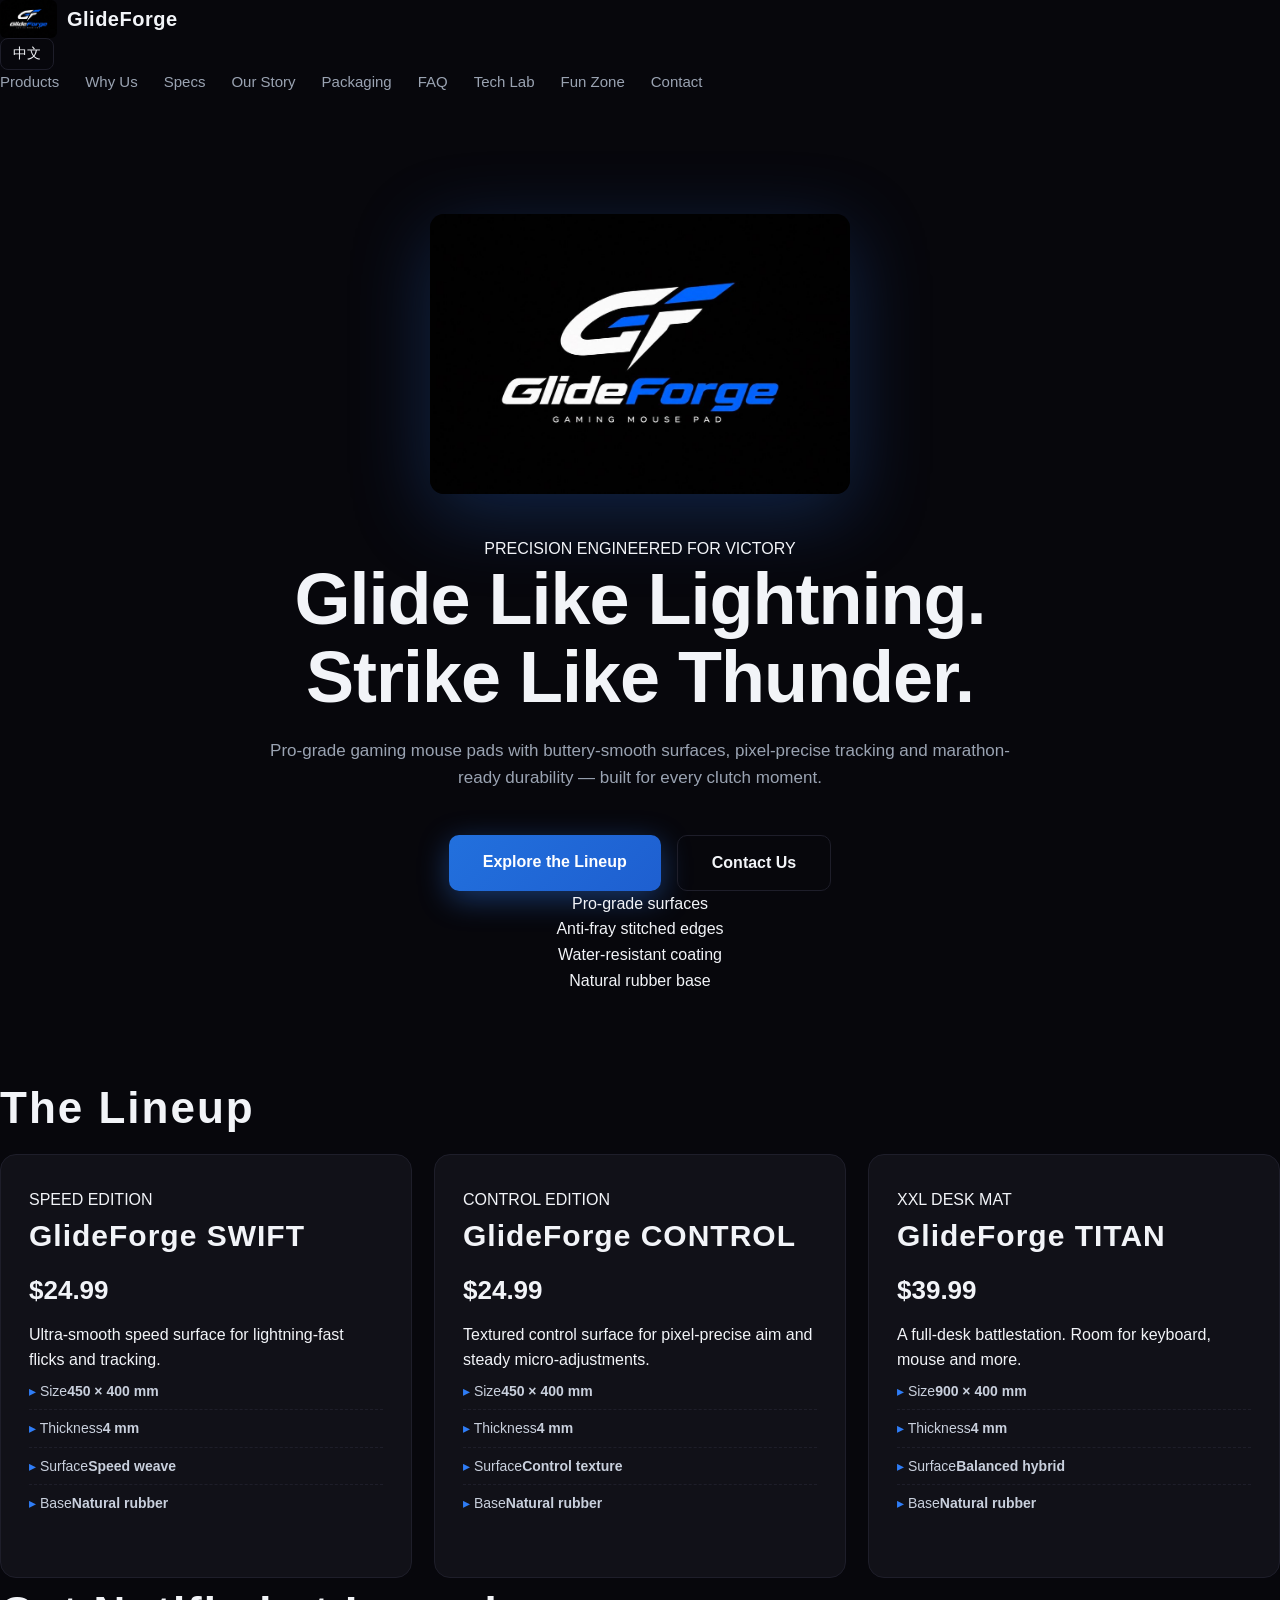
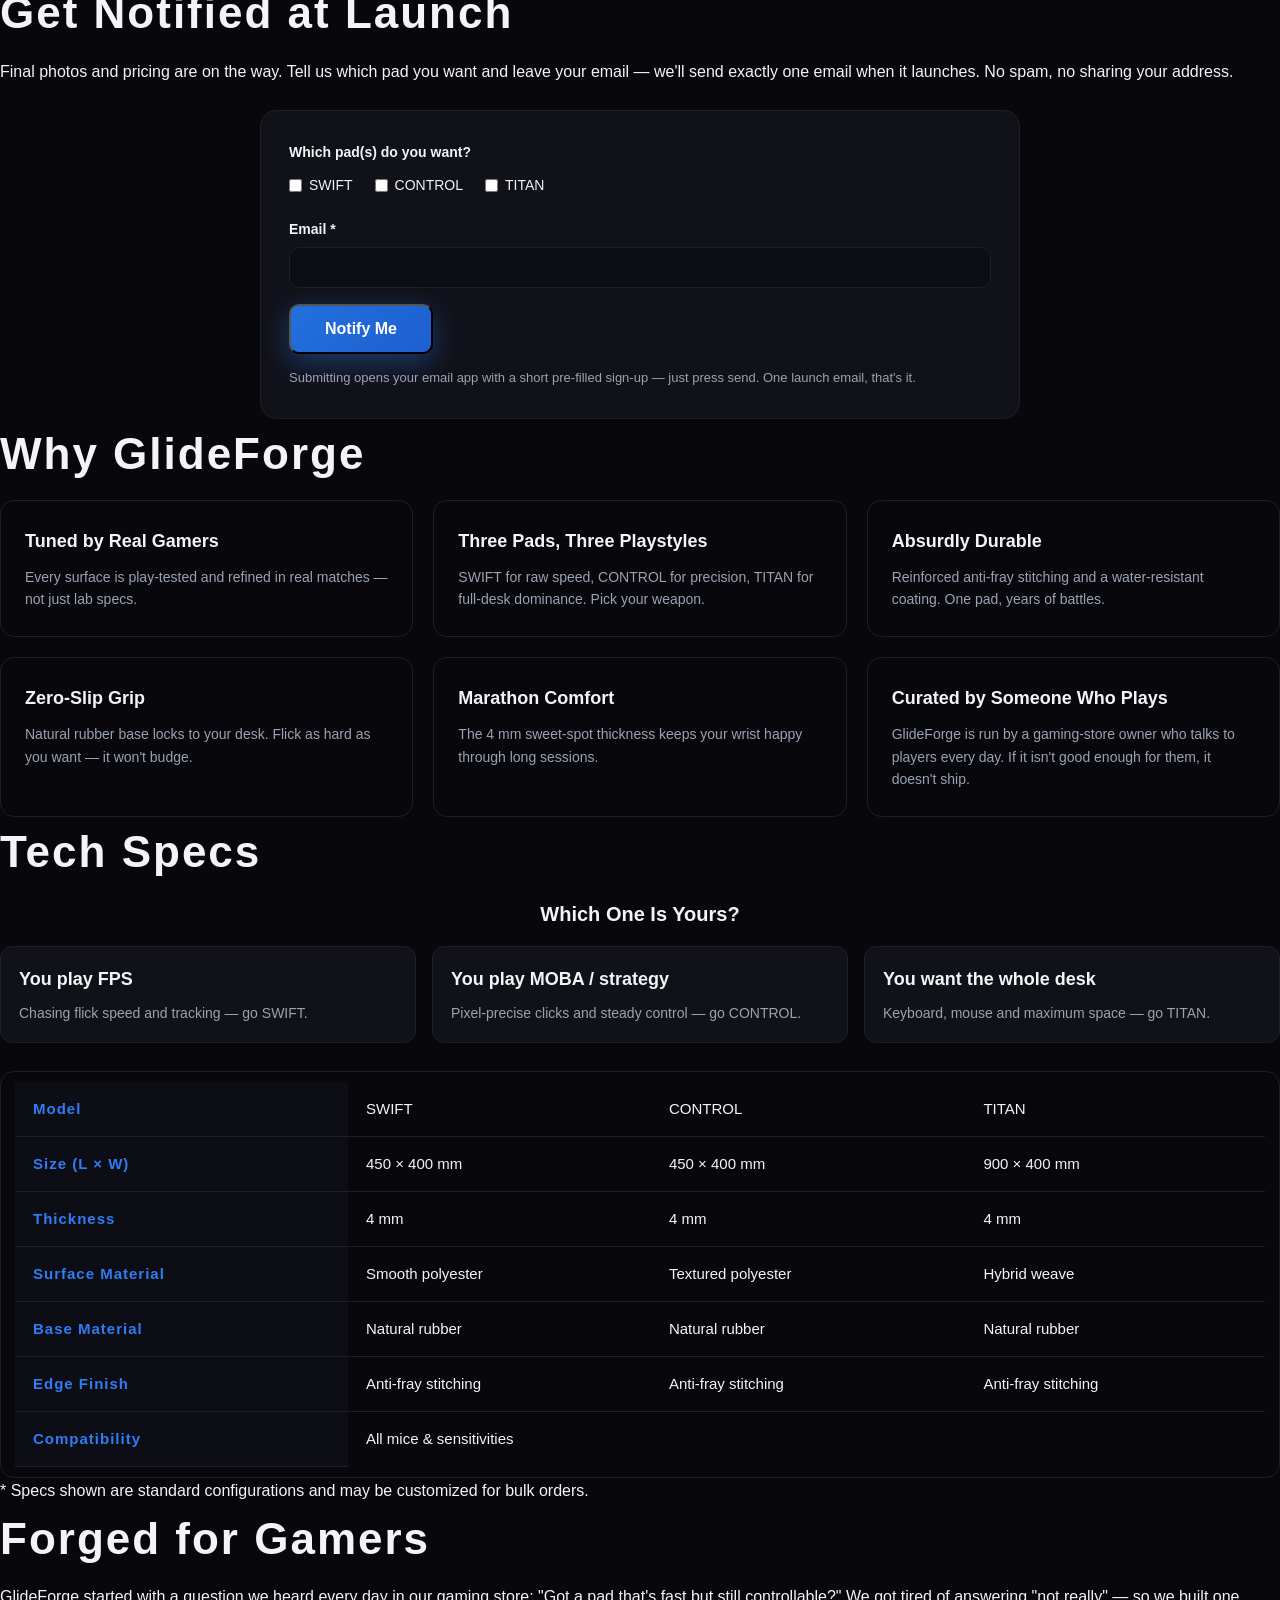
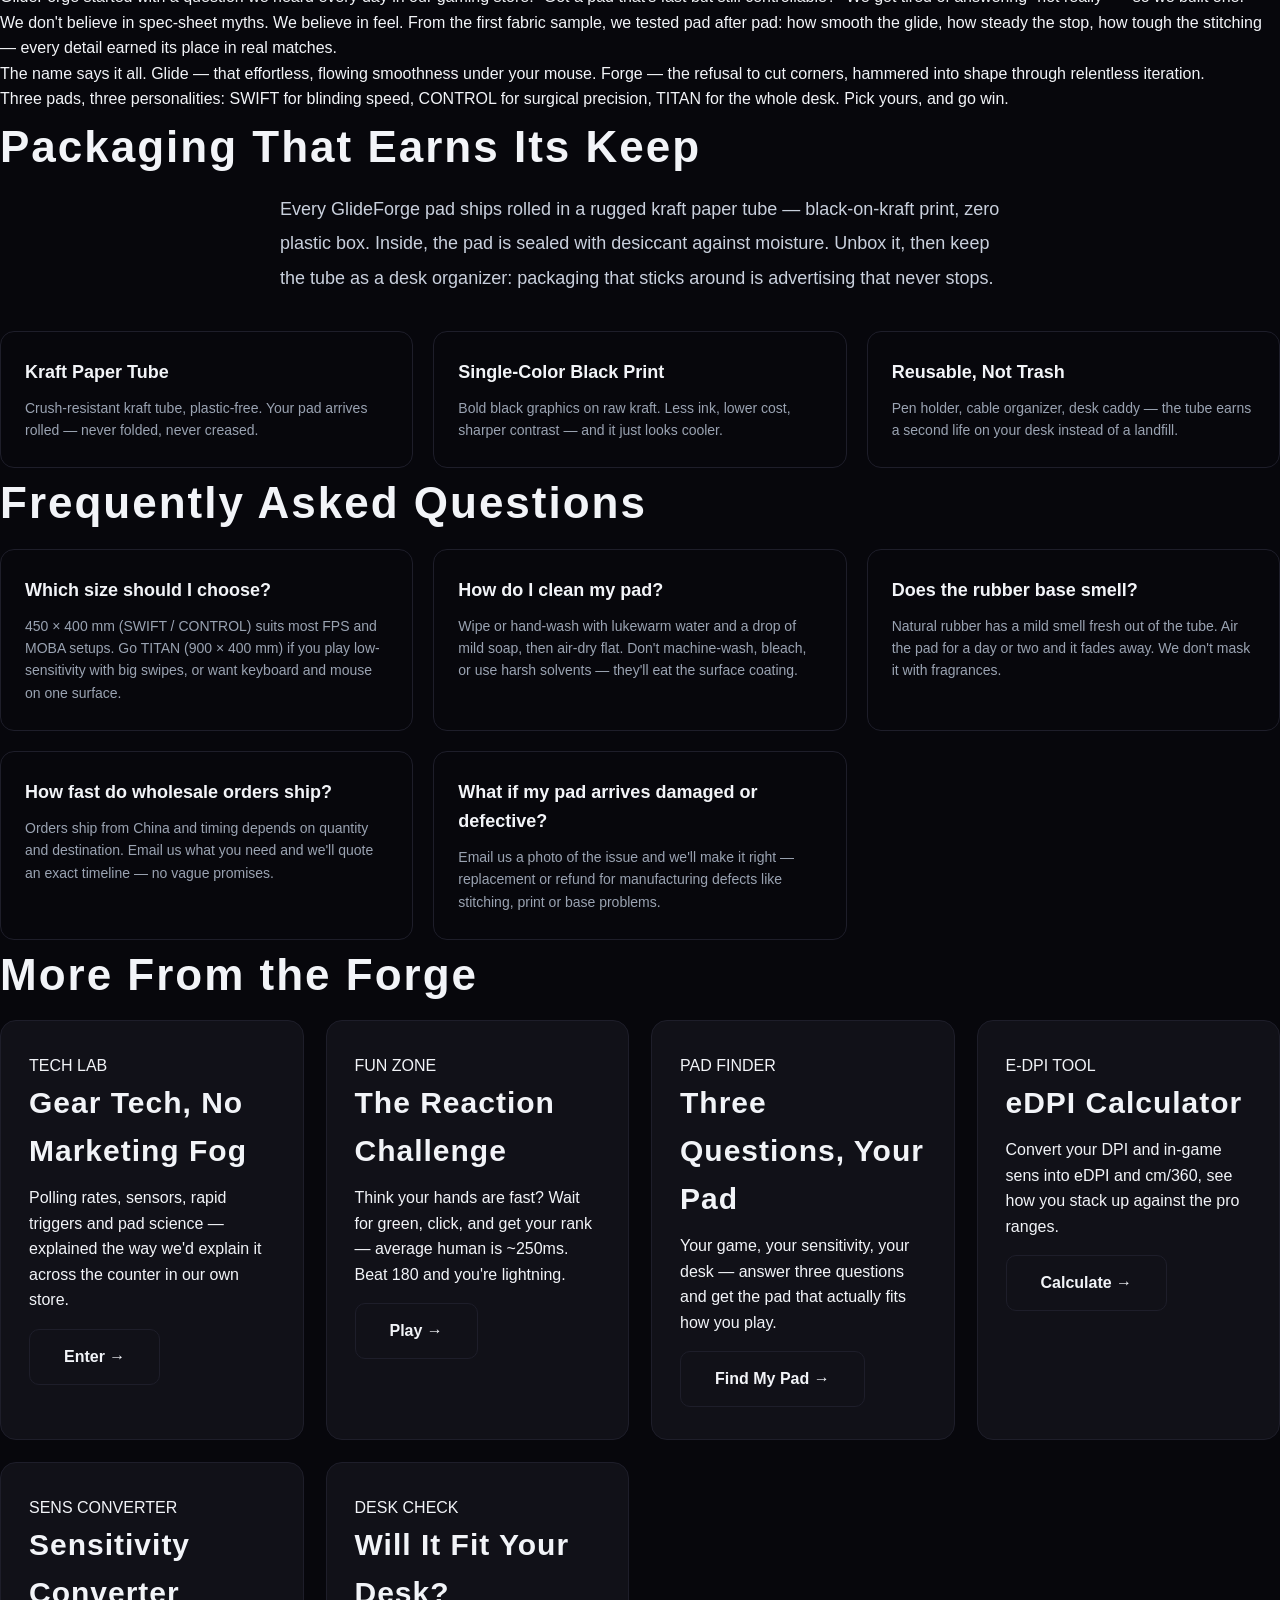
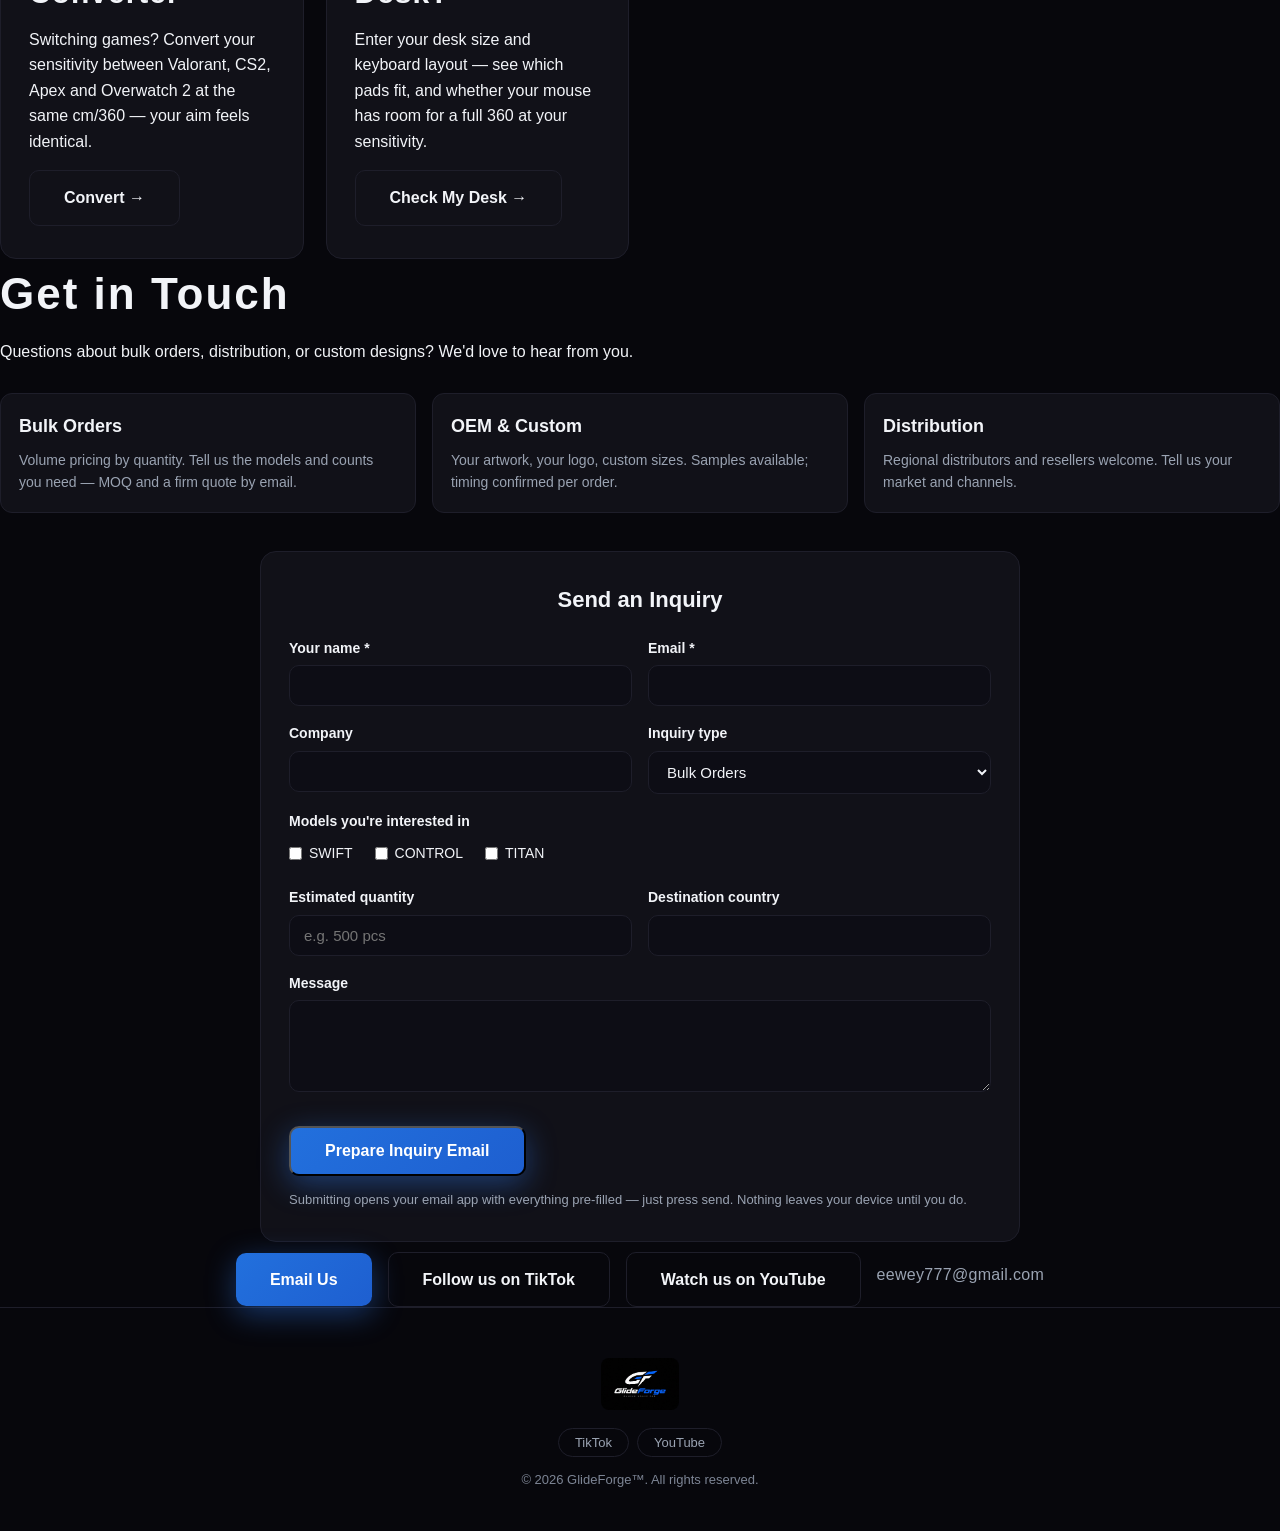
==== commit 7dc7eb63: "Impeccable fix round: button contrast AA, dim text AA, heading hierarchy, table padding, section tit" ====
--- a/index.html
+++ b/index.html
@@ -132,9 +132,9 @@
   <h2 data-i18n="specs.title">Tech Specs</h2>
   <h3 class="chooser-title" data-i18n="specs.chooser">Which One Is Yours?</h3>
   <div class="chooser">
-    <div class="pick"><h4 data-i18n="specs.pick1t">You play FPS</h4><p data-i18n="specs.pick1d">Chasing flick speed and tracking — go SWIFT.</p></div>
-    <div class="pick"><h4 data-i18n="specs.pick2t">You play MOBA / strategy</h4><p data-i18n="specs.pick2d">Pixel-precise clicks and steady control — go CONTROL.</p></div>
-    <div class="pick"><h4 data-i18n="specs.pick3t">You want the whole desk</h4><p data-i18n="specs.pick3d">Keyboard, mouse and maximum space — go TITAN.</p></div>
+    <div class="pick"><h3 data-i18n="specs.pick1t">You play FPS</h3><p data-i18n="specs.pick1d">Chasing flick speed and tracking — go SWIFT.</p></div>
+    <div class="pick"><h3 data-i18n="specs.pick2t">You play MOBA / strategy</h3><p data-i18n="specs.pick2d">Pixel-precise clicks and steady control — go CONTROL.</p></div>
+    <div class="pick"><h3 data-i18n="specs.pick3t">You want the whole desk</h3><p data-i18n="specs.pick3d">Keyboard, mouse and maximum space — go TITAN.</p></div>
   </div>
   <div class="table-wrap">
   <table>
@@ -225,9 +225,9 @@
   <h2 data-i18n="contact.title">Get in Touch</h2>
   <p data-i18n="contact.text">Questions about bulk orders, distribution, or custom designs? We'd love to hear from you.</p>
   <div class="chooser" style="margin-top:28px;text-align:left">
-    <div class="pick"><h4 data-i18n="contact.b1t">Bulk Orders</h4><p data-i18n="contact.b1d">Volume pricing by quantity. Tell us the models and counts you need — MOQ and a firm quote by email.</p></div>
-    <div class="pick"><h4 data-i18n="contact.b2t">OEM & Custom</h4><p data-i18n="contact.b2d">Your artwork, your logo, custom sizes. Samples available; timing confirmed per order.</p></div>
-    <div class="pick"><h4 data-i18n="contact.b3t">Distribution</h4><p data-i18n="contact.b3d">Regional distributors and resellers welcome. Tell us your market and channels.</p></div>
+    <div class="pick"><h3 data-i18n="contact.b1t">Bulk Orders</h3><p data-i18n="contact.b1d">Volume pricing by quantity. Tell us the models and counts you need — MOQ and a firm quote by email.</p></div>
+    <div class="pick"><h3 data-i18n="contact.b2t">OEM & Custom</h3><p data-i18n="contact.b2d">Your artwork, your logo, custom sizes. Samples available; timing confirmed per order.</p></div>
+    <div class="pick"><h3 data-i18n="contact.b3t">Distribution</h3><p data-i18n="contact.b3d">Regional distributors and resellers welcome. Tell us your market and channels.</p></div>
   </div>
   <form class="inq-form" id="inqForm">
     <h3 data-i18n="form.title">Send an Inquiry</h3>
--- a/style.css
+++ b/style.css
@@ -32,7 +32,7 @@
 .cta-row{display:flex;gap:16px;justify-content:center;flex-wrap:wrap}
 .btn{display:inline-block;padding:14px 34px;border-radius:10px;font-weight:700;text-decoration:none;font-size:16px;transition:transform .15s,box-shadow .15s}
 .btn:hover{transform:translateY(-2px)}
-.btn.primary{background:linear-gradient(135deg,var(--blue),var(--blue2));color:#fff;box-shadow:0 8px 30px rgba(47,125,246,.4)}
+.btn.primary{background:linear-gradient(135deg,#2270dd,var(--blue2));color:#fff;box-shadow:0 8px 30px rgba(47,125,246,.4)}
 .btn.ghost{border:1px solid var(--line);color:var(--text)}
 .btn.big{font-size:18px;padding:16px 44px}
 
@@ -41,13 +41,13 @@
 .strip div{background:var(--bg2);padding:28px 16px;text-align:center}
 .strip strong{display:block;font-size:30px;color:var(--blue)}
 .strip span{color:var(--muted);font-size:14px}
-.fineprint{text-align:center;color:#5a6272;font-size:12px;padding:10px 20px}
+.fineprint{text-align:center;color:#7d8595;font-size:12px;padding:10px 20px}
 
 /* sections */
 .section{padding:90px 24px;max-width:1120px;margin:0 auto;text-align:center}
 .section.dark{max-width:none;background:var(--bg2);border-top:1px solid var(--line);border-bottom:1px solid var(--line)}
 .section.dark .story,.section.dark .grid{max-width:1120px;margin-left:auto;margin-right:auto}
-.section h2{font-size:clamp(28px,4.5vw,44px);font-weight:900;letter-spacing:2px;margin-bottom:10px}
+section h2{font-size:clamp(28px,4.5vw,44px);font-weight:900;letter-spacing:2px;margin-bottom:10px}
 .section h2::after{content:"";display:block;width:64px;height:4px;background:var(--blue);margin:16px auto 0;border-radius:2px}
 .sub{color:var(--muted);margin-bottom:44px;font-size:17px}
 
@@ -73,7 +73,7 @@
 .feat p{color:var(--muted);font-size:14px}
 
 /* specs */
-.table-wrap{overflow-x:auto;border:1px solid var(--line);border-radius:14px}
+.table-wrap{overflow-x:auto;border:1px solid var(--line);border-radius:14px;padding:10px 14px}
 table{width:100%;border-collapse:collapse;font-size:15px;min-width:560px}
 th,td{padding:15px 18px;text-align:left;border-bottom:1px solid var(--line)}
 th{background:var(--bg2);color:var(--blue);font-weight:800;letter-spacing:1px}
@@ -87,7 +87,7 @@
 #contact .btn{margin-top:10px}
 
 /* footer */
-footer{text-align:center;padding:50px 20px 40px;border-top:1px solid var(--line);color:#5a6272;font-size:13px}
+footer{text-align:center;padding:50px 20px 40px;border-top:1px solid var(--line);color:#7d8595;font-size:13px}
 footer img{height:52px;border-radius:8px;margin-bottom:16px}
 
 @media(max-width:860px){
@@ -102,7 +102,7 @@
 .chooser-title{text-align:center;color:var(--accent);font-size:20px;margin:8px 0 16px}
 .chooser{display:grid;grid-template-columns:repeat(3,1fr);gap:16px;margin-bottom:28px}
 .pick{background:var(--card);border:1px solid var(--line);border-radius:12px;padding:18px}
-.pick h4{margin:0 0 8px;color:var(--text);font-size:16px}
+.pick h3{margin:0 0 8px;color:var(--text);font-size:18px}
 .pick p{margin:0;color:var(--muted);font-size:14px}
 @media(max-width:720px){.chooser{grid-template-columns:1fr}}
 
